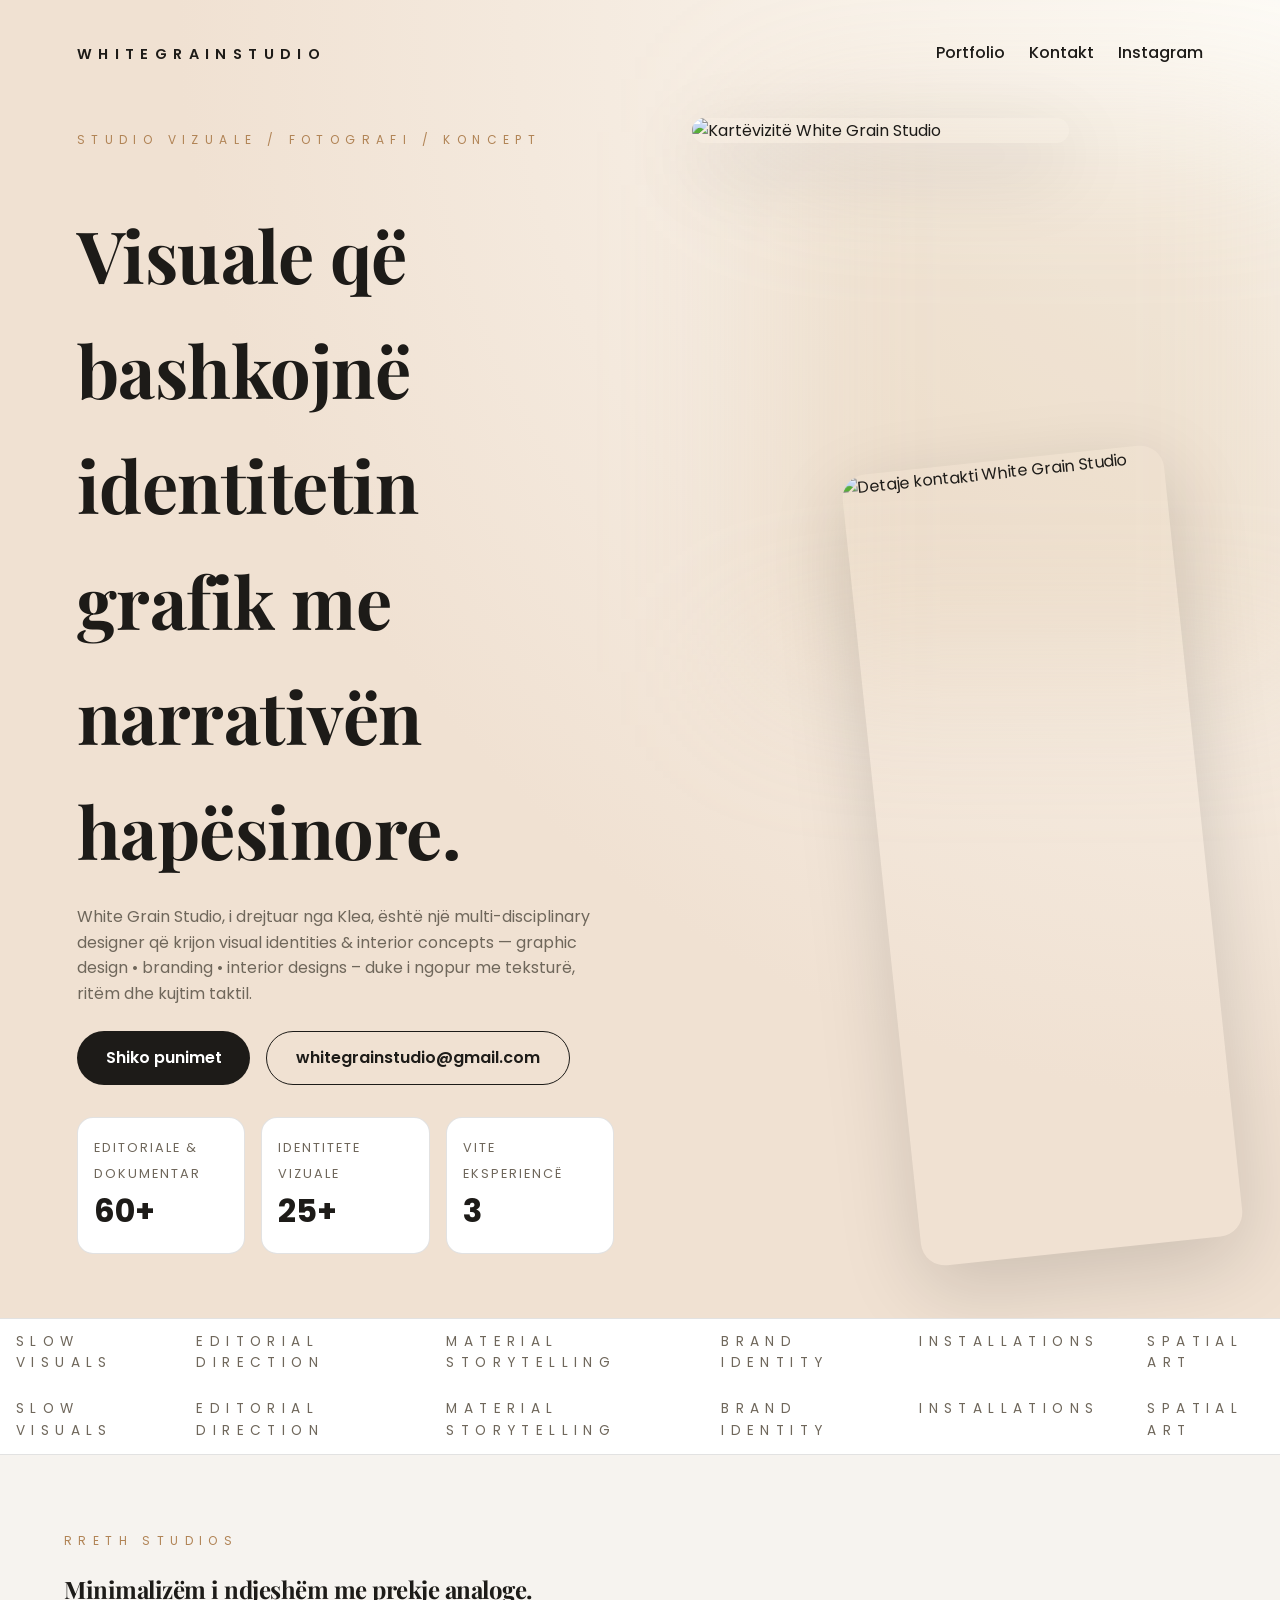
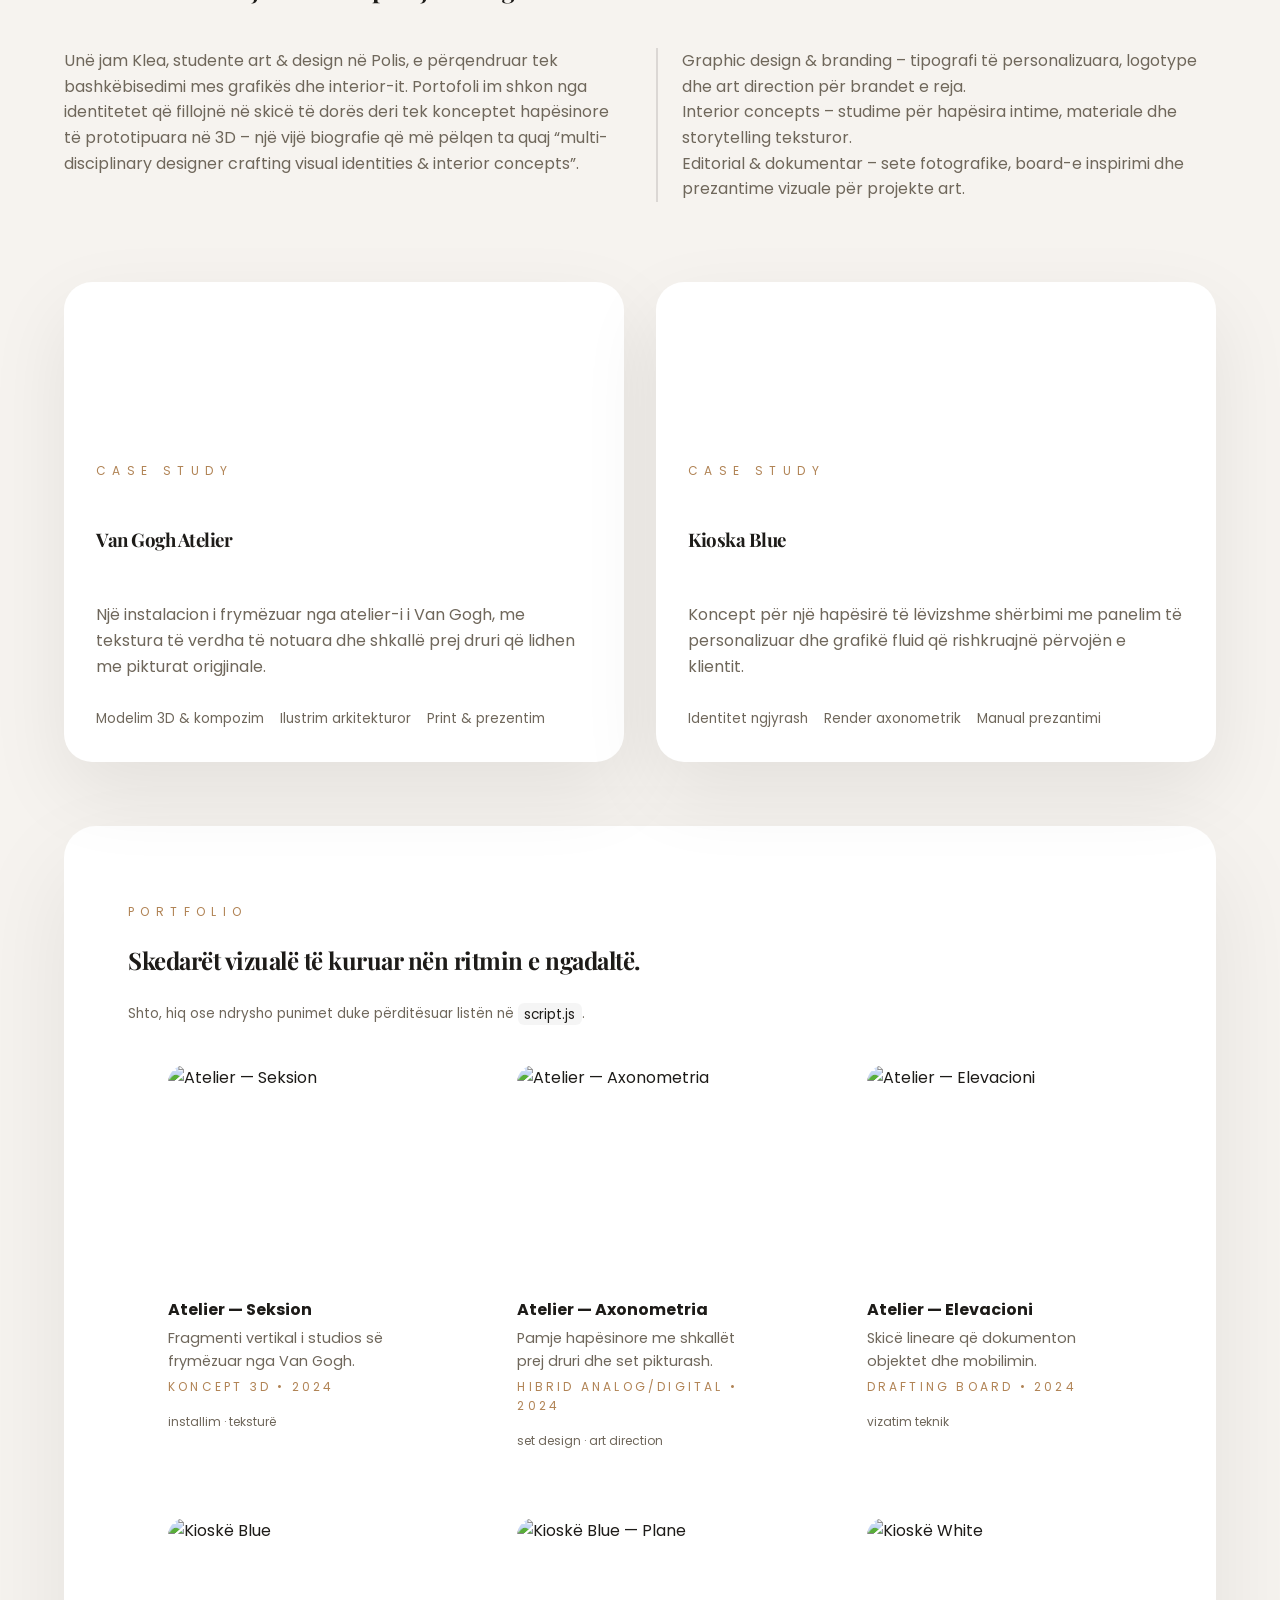
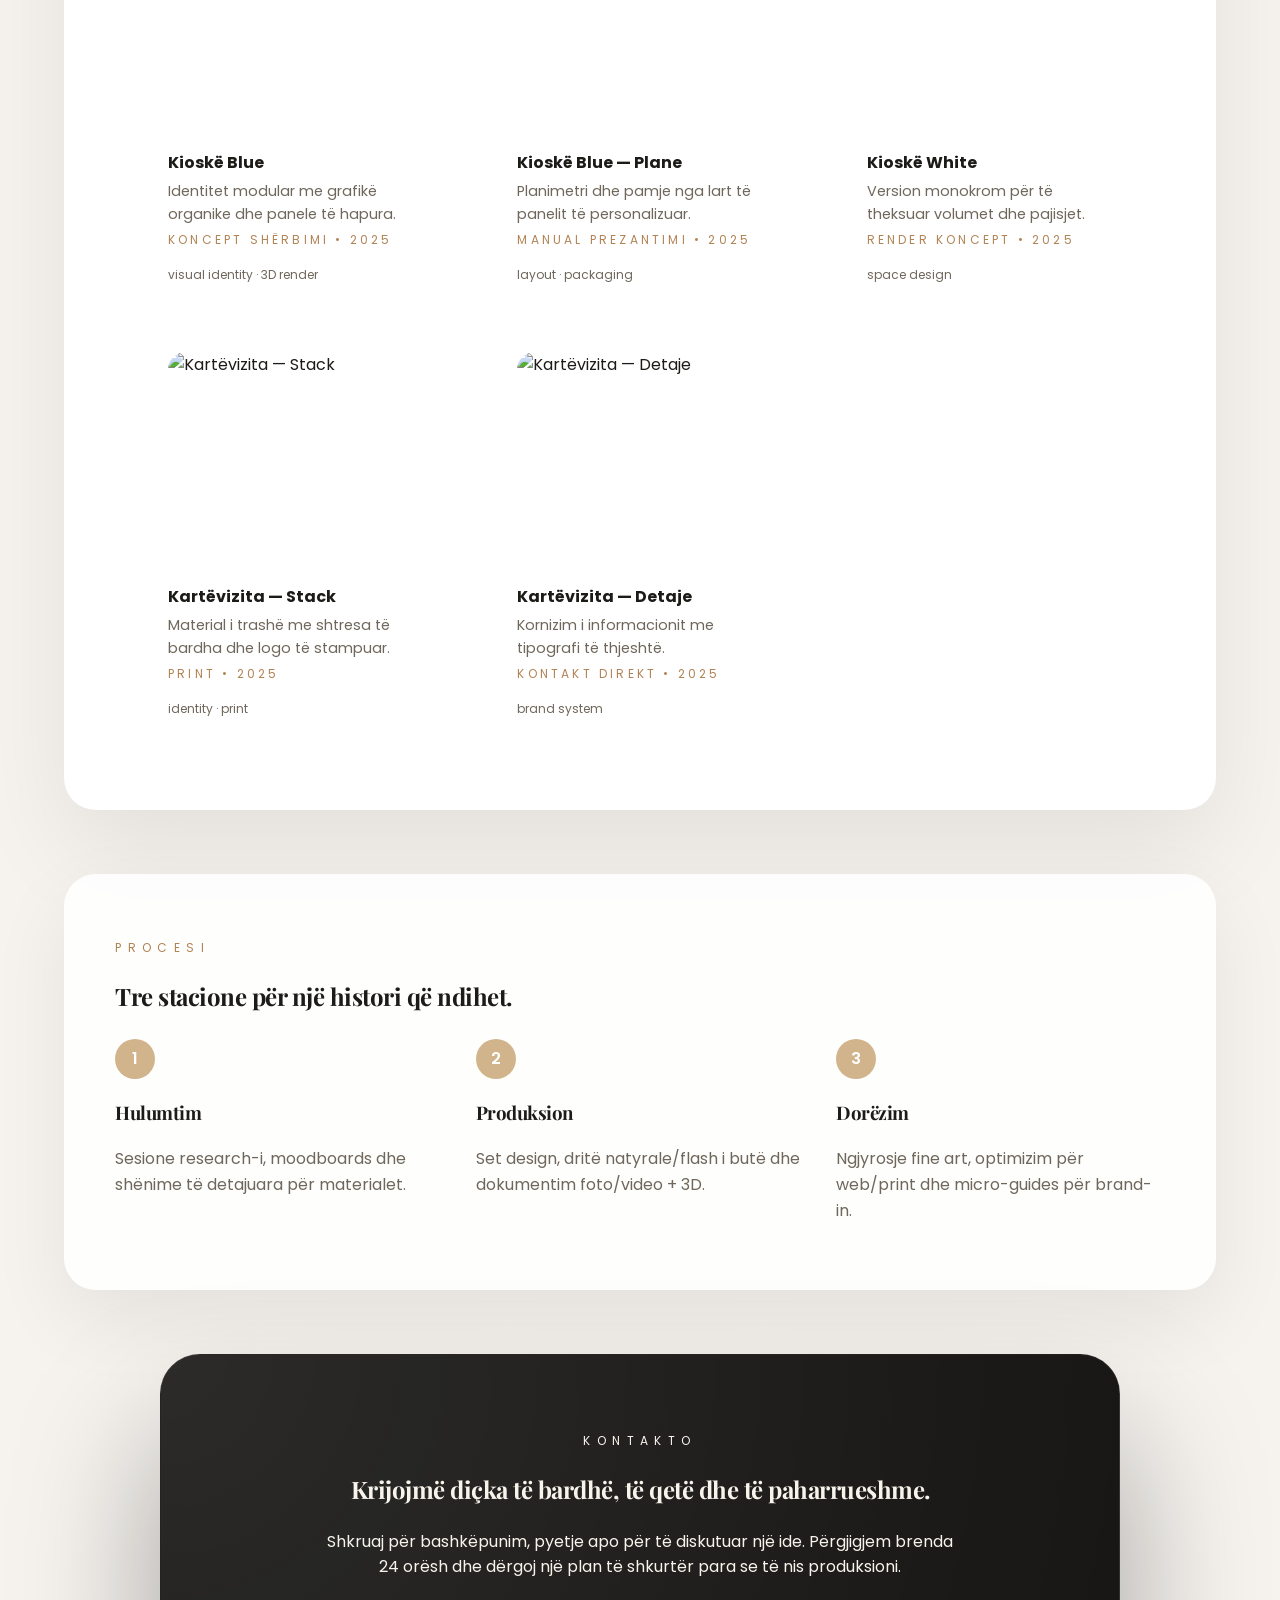
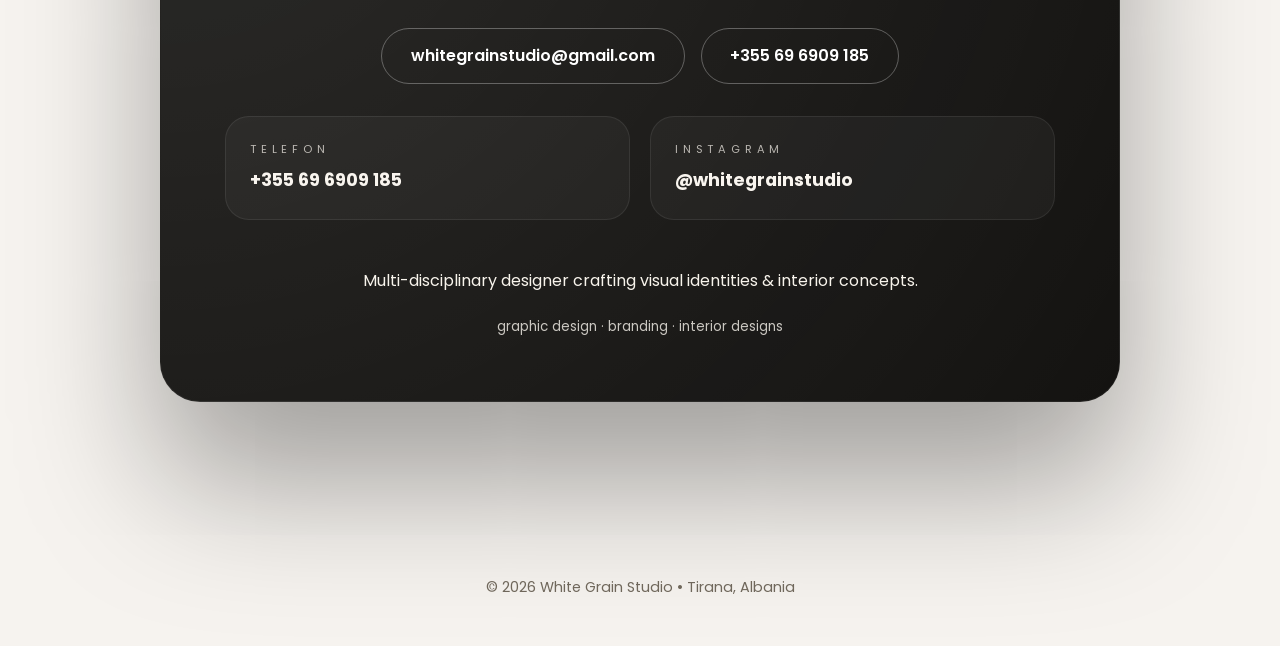
==== index.html @ 8a1a3aa3 "Add files via upload" ====
<!DOCTYPE html>
<html lang="sq">
  <head>
    <meta charset="UTF-8" />
    <meta name="viewport" content="width=device-width, initial-scale=1.0" />
    <title>White Grain Studio</title>
    <link rel="preconnect" href="https://fonts.googleapis.com" />
    <link rel="preconnect" href="https://fonts.gstatic.com" crossorigin />
    <link
      href="https://fonts.googleapis.com/css2?family=Playfair+Display:wght@400;600&family=Poppins:wght@300;400;500;600&display=swap"
      rel="stylesheet"
    />
    <link rel="stylesheet" href="styles.css" />
  </head>
  <body>
    <header class="hero" id="home">
      <nav class="nav">
        <div class="logo">whitegrainstudio</div>
        <div class="nav__links">
          <a href="#portfolio">Portfolio</a>
          <a href="#contact">Kontakt</a>
          <a class="ig-link" href="https://instagram.com/whitegrainstudio" target="_blank" rel="noreferrer">
            Instagram
          </a>
        </div>
      </nav>
      <div class="hero__content">
        <div class="hero__text">
          <p class="eyebrow">studio vizuale / fotografi / koncept</p>
          <h1>Visuale që bashkojnë identitetin grafik me narrativën hapësinore.</h1>
          <p>
            White Grain Studio, i drejtuar nga Klea, është një multi-disciplinary designer që krijon visual identities &
            interior concepts — graphic design • branding • interior designs – duke i ngopur me teksturë, ritëm dhe kujtim
            taktil.
          </p>
          <div class="hero__cta">
            <a class="btn primary" href="#portfolio">Shiko punimet</a>
            <a class="btn ghost" href="mailto:whitegrainstudio@gmail.com">whitegrainstudio@gmail.com</a>
          </div>
          <ul class="hero__stats">
            <li>
              <span>Editoriale & dokumentar</span>
              <strong>60+</strong>
            </li>
            <li>
              <span>Identitete vizuale</span>
              <strong>25+</strong>
            </li>
            <li>
              <span>Vite eksperiencë</span>
              <strong>3</strong>
            </li>
          </ul>
        </div>
        <div class="hero__media">
          <div class="hero__frame hero__frame--stack">
            <img src="assets/business-card-stack.jpg" alt="Kartëvizitë White Grain Studio" loading="lazy" />
          </div>
          <div class="hero__frame hero__frame--contact">
            <img src="assets/business-card-contact.jpg" alt="Detaje kontakti White Grain Studio" loading="lazy" />
          </div>
        </div>
      </div>
    </header>

    <div class="ticker" aria-hidden="true">
      <div class="ticker__track">
        <span>slow visuals</span>
        <span>editorial direction</span>
        <span>material storytelling</span>
        <span>brand identity</span>
        <span>installations</span>
        <span>spatial art</span>
      </div>
      <div class="ticker__track" aria-hidden="true">
        <span>slow visuals</span>
        <span>editorial direction</span>
        <span>material storytelling</span>
        <span>brand identity</span>
        <span>installations</span>
        <span>spatial art</span>
      </div>
    </div>

    <main>
      <section class="about" id="about">
        <div class="section-heading">
          <p class="eyebrow">rreth studios</p>
          <h2>Minimalizëm i ndjeshëm me prekje analoge.</h2>
        </div>
        <div class="about__content">
          <p>
            Unë jam Klea, studente art & design në Polis, e përqendruar tek bashkëbisedimi mes grafikës dhe interior-it.
            Portofoli im shkon nga identitetet që fillojnë në skicë të dorës deri tek konceptet hapësinore të
            prototipuara në 3D – një vijë biografie që më pëlqen ta quaj “multi-disciplinary designer crafting visual
            identities & interior concepts”.
          </p>
          <ul>
            <li>Graphic design & branding – tipografi të personalizuara, logotype dhe art direction për brandet e reja.</li>
            <li>Interior concepts – studime për hapësira intime, materiale dhe storytelling teksturor.</li>
            <li>Editorial & dokumentar – sete fotografike, board-e inspirimi dhe prezantime vizuale për projekte art.</li>
          </ul>
        </div>
      </section>

      <section class="case-grid" id="work">
        <article class="case-card">
          <div class="case-card__media" style="background-image: url('assets/atelier-section.jpg')"></div>
          <div class="case-card__body">
            <p class="eyebrow">case study</p>
            <h3>Van Gogh Atelier</h3>
            <p>
              Një instalacion i frymëzuar nga atelier-i i Van Gogh, me tekstura të verdha të notuara dhe shkallë prej
              druri që lidhen me pikturat origjinale.
            </p>
            <ul>
              <li>Modelim 3D & kompozim</li>
              <li>Ilustrim arkitekturor</li>
              <li>Print & prezentim</li>
            </ul>
          </div>
        </article>
        <article class="case-card">
          <div class="case-card__media" style="background-image: url('assets/kiosk-blue-render.jpg')"></div>
          <div class="case-card__body">
            <p class="eyebrow">case study</p>
            <h3>Kioska Blue</h3>
            <p>
              Koncept për një hapësirë të lëvizshme shërbimi me panelim të personalizuar dhe grafikë fluid që rishkruajnë
              përvojën e klientit.
            </p>
            <ul>
              <li>Identitet ngjyrash</li>
              <li>Render axonometrik</li>
              <li>Manual prezantimi</li>
            </ul>
          </div>
        </article>
      </section>

      <section class="portfolio" id="portfolio">
        <div class="section-heading">
          <p class="eyebrow">portfolio</p>
          <h2>Skedarët vizualë të kuruar nën ritmin e ngadaltë.</h2>
        </div>
        <p class="portfolio__hint">Shto, hiq ose ndrysho punimet duke përditësuar listën në <code>script.js</code>.</p>
        <div class="portfolio-grid" id="portfolio-grid" aria-live="polite"></div>
      </section>

      <section class="workflow" id="workflow">
        <div class="section-heading">
          <p class="eyebrow">procesi</p>
          <h2>Tre stacione për një histori që ndihet.</h2>
        </div>
        <ol class="steps">
          <li>
            <h3>Hulumtim</h3>
            <p>Sesione research-i, moodboards dhe shënime të detajuara për materialet.</p>
          </li>
          <li>
            <h3>Produksion</h3>
            <p>Set design, dritë natyrale/flash i butë dhe dokumentim foto/video + 3D.</p>
          </li>
          <li>
            <h3>Dorëzim</h3>
            <p>Ngjyrosje fine art, optimizim për web/print dhe micro-guides për brand-in.</p>
          </li>
        </ol>
      </section>

      <section class="contact" id="contact">
        <div class="contact__card">
          <div class="contact__header">
            <p class="eyebrow">kontakto</p>
            <h2>Krijojmë diçka të bardhë, të qetë dhe të paharrueshme.</h2>
            <p>
              Shkruaj për bashkëpunim, pyetje apo për të diskutuar një ide. Përgjigjem brenda 24 orësh dhe dërgoj një plan
              të shkurtër para se të nis produksioni.
            </p>
          </div>
          <div class="contact__primary">
            <a class="contact__pill" href="mailto:whitegrainstudio@gmail.com">whitegrainstudio@gmail.com</a>
            <a class="contact__pill" href="tel:+355696909185">+355 69 6909 185</a>
          </div>
          <div class="contact__grid" id="contact-details">
            <article>
              <span>Telefon</span>
              <strong>+355 69 6909 185</strong>
            </article>
            <article>
              <span>Instagram</span>
              <strong>@whitegrainstudio</strong>
            </article>
          </div>
          <div class="contact__footer">
            <p>Multi-disciplinary designer crafting visual identities & interior concepts.</p>
            <small>graphic design · branding · interior designs</small>
          </div>
        </div>
      </section>
    </main>

    <footer class="footer">
      <p>© <span id="year"></span> White Grain Studio • Tirana, Albania</p>
    </footer>

    <script src="script.js"></script>
  </body>
</html>
---- styles.css ----
:root {
  --bg: #f6f3ef;
  --bg-dark: #141311;
  --bg-card: rgba(255, 255, 255, 0.9);
  --text: #1d1b18;
  --muted: #6f675b;
  --accent: #d1b48c;
  --accent-dark: #b18456;
  --border: rgba(22, 20, 17, 0.12);
}

*,
*::before,
*::after {
  box-sizing: border-box;
}

body {
  margin: 0;
  font-family: 'Poppins', sans-serif;
  background: var(--bg);
  color: var(--text);
  line-height: 1.6;
  min-height: 100vh;
}

img {
  width: 100%;
  display: block;
  object-fit: cover;
}

h1,
h2,
h3 {
  font-family: 'Playfair Display', serif;
  letter-spacing: -0.5px;
  color: var(--text);
}

p {
  color: var(--muted);
}

.hero {
  position: relative;
  padding: 2.5rem clamp(1.5rem, 6vw, 6rem) 4rem;
  background: radial-gradient(circle at top right, #fdfbf6, #f0e1d2 60%);
  overflow: hidden;
}

.hero::after {
  content: '';
  position: absolute;
  inset: 10% auto auto 60%;
  width: 540px;
  height: 540px;
  background: rgba(209, 180, 140, 0.25);
  filter: blur(80px);
  z-index: 0;
}

.nav {
  display: flex;
  justify-content: space-between;
  align-items: center;
  margin-bottom: 3rem;
  position: relative;
  z-index: 2;
}

.logo {
  font-weight: 600;
  text-transform: uppercase;
  letter-spacing: 0.4rem;
  font-size: 0.9rem;
}

.nav__links {
  display: flex;
  gap: 1.5rem;
  align-items: center;
}

.nav__links a {
  text-decoration: none;
  color: var(--text);
  font-weight: 500;
  border-bottom: 1px solid transparent;
  padding-bottom: 3px;
  transition: border 0.2s ease;
}

.nav__links a:hover {
  border-color: var(--text);
}

.hero__content {
  display: grid;
  grid-template-columns: repeat(auto-fit, minmax(280px, 1fr));
  gap: clamp(2rem, 4vw, 4rem);
  position: relative;
  z-index: 2;
}

.hero__text h1 {
  font-size: clamp(2.8rem, 6vw, 4.5rem);
  margin-bottom: 1rem;
}

.hero__text p {
  margin-bottom: 1.5rem;
}

.hero__cta {
  display: flex;
  flex-wrap: wrap;
  gap: 1rem;
  margin-bottom: 1.5rem;
}

.hero__stats {
  list-style: none;
  display: grid;
  grid-template-columns: repeat(auto-fit, minmax(140px, 1fr));
  gap: 1rem;
  padding: 0;
  margin: 2rem 0 0;
}

.hero__stats li {
  border: 1px solid var(--border);
  border-radius: 16px;
  padding: 1rem;
  background: #fff;
}

.hero__stats span {
  font-size: 0.8rem;
  text-transform: uppercase;
  letter-spacing: 2px;
  color: var(--muted);
}

.hero__stats strong {
  font-size: 2rem;
  display: block;
}

.hero__media {
  position: relative;
  min-height: 360px;
}

.hero__frame {
  position: absolute;
  border-radius: 24px;
  overflow: hidden;
  box-shadow: 0 25px 80px rgba(0, 0, 0, 0.15);
}

.hero__frame--stack {
  inset: 0 auto auto 5%;
  width: 70%;
}

.hero__frame--contact {
  inset: 30% 0 0 auto;
  width: 60%;
  transform: rotate(-6deg);
}

.eyebrow {
  text-transform: uppercase;
  font-size: 0.75rem;
  letter-spacing: 0.4rem;
  color: var(--accent-dark);
  margin-bottom: 0.8rem;
}

.ticker {
  overflow: hidden;
  border-top: 1px solid var(--border);
  border-bottom: 1px solid var(--border);
  background: #fff;
}

.ticker__track {
  display: inline-flex;
  gap: 3rem;
  padding: 0.75rem 1rem;
  animation: ticker 28s linear infinite;
  text-transform: uppercase;
  font-size: 0.85rem;
  letter-spacing: 0.4rem;
}

.ticker__track span {
  color: var(--muted);
}

@keyframes ticker {
  from {
    transform: translateX(0);
  }
  to {
    transform: translateX(-100%);
  }
}

main {
  padding: 4rem clamp(1.5rem, 5vw, 5rem);
}

section {
  margin-bottom: 4rem;
}

.section-heading {
  margin-bottom: 1.5rem;
}

.about__content {
  display: grid;
  grid-template-columns: repeat(auto-fit, minmax(240px, 1fr));
  gap: 2rem;
}

.about__content ul {
  list-style: none;
  border-left: 2px solid var(--border);
  padding-left: 1.5rem;
  color: var(--muted);
}

.case-grid {
  display: grid;
  grid-template-columns: repeat(auto-fit, minmax(260px, 1fr));
  gap: 2rem;
}

.case-card {
  border-radius: 28px;
  overflow: hidden;
  background: #fff;
  display: flex;
  flex-direction: column;
  min-height: 480px;
  box-shadow: 0 30px 80px rgba(0, 0, 0, 0.08);
}

.case-card__media {
  flex: 1;
  background-size: cover;
  background-position: center;
}

.case-card__body {
  padding: 2rem;
  display: flex;
  flex-direction: column;
  gap: 0.8rem;
}

.case-card__body ul {
  list-style: none;
  padding: 0;
  margin: 0;
  display: flex;
  flex-wrap: wrap;
  gap: 0.5rem 1rem;
  font-size: 0.85rem;
  color: var(--muted);
}

.portfolio {
  background: #fff;
  border-radius: 32px;
  padding: clamp(2rem, 5vw, 4rem);
  box-shadow: 0 40px 100px rgba(0, 0, 0, 0.08);
}

.portfolio-grid {
  display: grid;
  grid-template-columns: repeat(auto-fit, minmax(240px, 1fr));
  gap: 1.5rem;
}

.portfolio__hint {
  font-size: 0.85rem;
  color: var(--muted);
  margin-bottom: 1.5rem;
}

.portfolio__hint code {
  font-family: 'Poppins', sans-serif;
  background: rgba(0, 0, 0, 0.04);
  padding: 0.1rem 0.4rem;
  border-radius: 6px;
  color: var(--text);
}

.portfolio__item {
  display: flex;
  flex-direction: column;
}

.portfolio__item img {
  border-radius: 18px;
  height: 220px;
}

.portfolio__item figcaption {
  margin-top: 0.75rem;
  display: flex;
  flex-direction: column;
  gap: 0.25rem;
}

.portfolio__item figcaption strong {
  font-size: 1rem;
}

.portfolio__item figcaption span {
  color: var(--muted);
  font-size: 0.9rem;
}

.portfolio__item figcaption small {
  font-size: 0.75rem;
  text-transform: uppercase;
  letter-spacing: 0.2rem;
  color: var(--accent-dark);
}

.portfolio__tags {
  font-size: 0.75rem;
  color: var(--muted);
}

.portfolio__tags em {
  font-style: normal;
}

.portfolio__link {
  margin-top: 0.25rem;
  font-size: 0.85rem;
  text-decoration: none;
  color: var(--text);
  font-weight: 600;
  border-bottom: 1px solid var(--text);
  width: fit-content;
}

.portfolio__empty {
  color: var(--muted);
  padding: 2rem;
  border: 1px dashed var(--border);
  border-radius: 16px;
}

.workflow {
  background: var(--bg-card);
  border-radius: 32px;
  padding: clamp(2rem, 4vw, 3.5rem);
  box-shadow: 0 30px 80px rgba(0, 0, 0, 0.07);
}

.steps {
  list-style: none;
  display: grid;
  grid-template-columns: repeat(auto-fit, minmax(220px, 1fr));
  gap: 2rem;
  counter-reset: step;
  margin: 0;
  padding: 0;
}

.steps li {
  padding-top: 2.5rem;
  position: relative;
}

.steps li::before {
  counter-increment: step;
  content: counter(step);
  position: absolute;
  left: 0;
  top: 0;
  width: 40px;
  height: 40px;
  border-radius: 50%;
  background: var(--accent);
  color: #fff;
  display: grid;
  place-items: center;
  font-weight: 600;
}

.contact {
  display: flex;
  justify-content: center;
}

.contact__card {
  max-width: 960px;
  width: 100%;
  background: radial-gradient(circle at top left, rgba(255, 255, 255, 0.1), transparent),
    var(--bg-dark);
  color: #f9f5ef;
  border-radius: 40px;
  padding: clamp(2.5rem, 5vw, 4.5rem);
  box-shadow: 0 80px 140px rgba(0, 0, 0, 0.35);
  border: 1px solid rgba(255, 255, 255, 0.05);
  display: flex;
  flex-direction: column;
  gap: 2rem;
}

.contact__card p,
.contact__card h2 {
  color: #f8f4ec;
}

.contact__header {
  text-align: center;
  max-width: 640px;
  margin: 0 auto;
}

.contact__primary {
  display: flex;
  flex-wrap: wrap;
  gap: 1rem;
  justify-content: center;
}

.contact__pill {
  display: inline-flex;
  align-items: center;
  justify-content: center;
  padding: 0.9rem 1.8rem;
  border-radius: 999px;
  border: 1px solid rgba(255, 255, 255, 0.3);
  color: #fff;
  text-decoration: none;
  font-weight: 600;
  transition: transform 0.2s ease, border 0.2s ease;
}

.contact__pill:hover {
  transform: translateY(-3px);
  border-color: #fff;
}

.contact__grid {
  display: grid;
  grid-template-columns: repeat(auto-fit, minmax(200px, 1fr));
  gap: 1.25rem;
}

.contact__grid article {
  background: rgba(255, 255, 255, 0.04);
  border: 1px solid rgba(255, 255, 255, 0.08);
  border-radius: 24px;
  padding: 1.5rem;
  display: flex;
  flex-direction: column;
  gap: 0.45rem;
}

.contact__grid span {
  font-size: 0.7rem;
  text-transform: uppercase;
  letter-spacing: 0.3rem;
  color: rgba(248, 244, 236, 0.7);
}

.contact__grid strong {
  font-size: 1.1rem;
}

.contact__footer {
  text-align: center;
  display: flex;
  flex-direction: column;
  gap: 0.4rem;
  color: rgba(248, 244, 236, 0.8);
}

.footer {
  text-align: center;
  padding: 2rem;
  font-size: 0.9rem;
  color: var(--muted);
}

.btn {
  display: inline-flex;
  justify-content: center;
  align-items: center;
  border-radius: 999px;
  padding: 0.85rem 1.8rem;
  text-decoration: none;
  font-weight: 600;
  transition: transform 0.2s ease, box-shadow 0.2s ease;
}

.btn.primary {
  background: var(--text);
  color: #fff;
}

.btn.ghost {
  border: 1px solid var(--text);
  color: var(--text);
  background: transparent;
}

.btn:hover {
  transform: translateY(-2px);
  box-shadow: 0 10px 30px rgba(0, 0, 0, 0.12);
}

@media (max-width: 768px) {
  .nav__links {
    flex-wrap: wrap;
    justify-content: flex-end;
  }

  .hero__media {
    min-height: 280px;
  }

  .hero__frame--stack,
  .hero__frame--contact {
    position: relative;
    inset: auto;
    width: 100%;
    transform: none;
    margin-bottom: 1rem;
  }

  .hero__media {
    display: flex;
    flex-direction: column;
    gap: 1rem;
  }
}
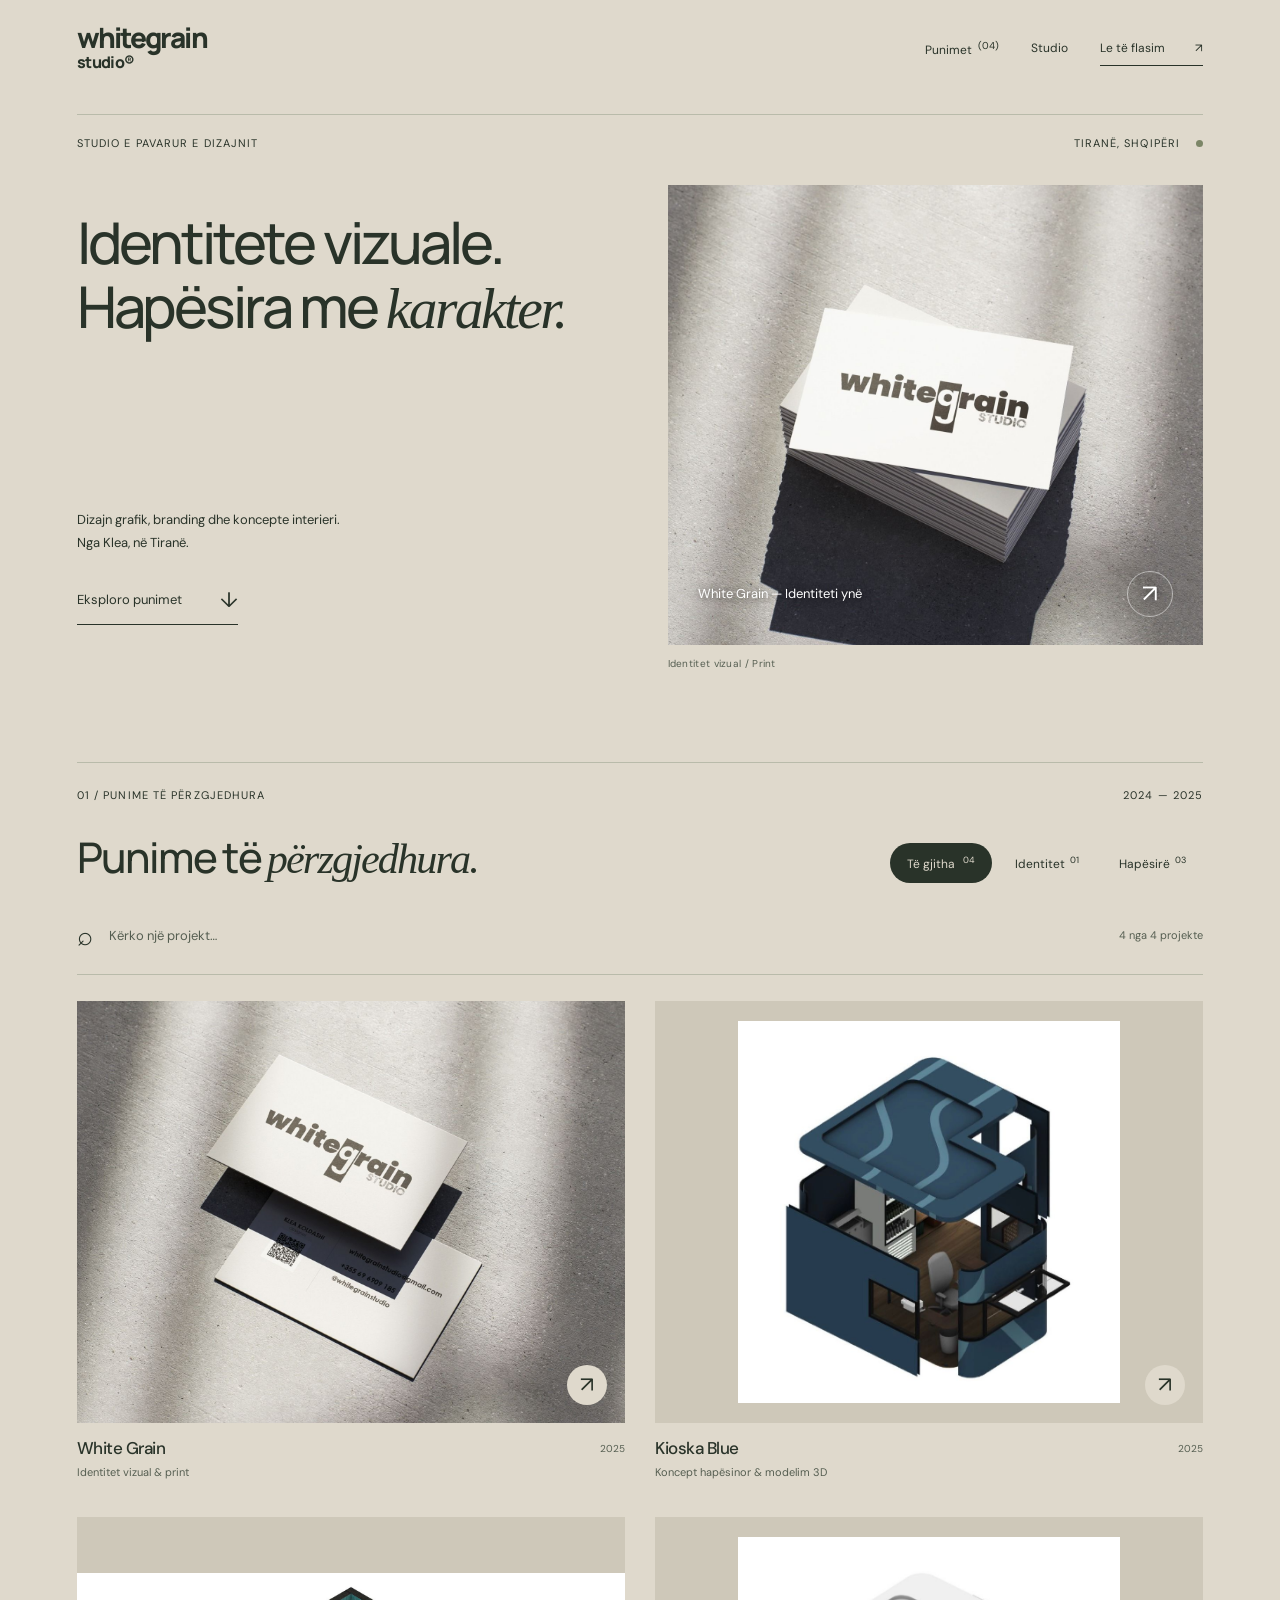
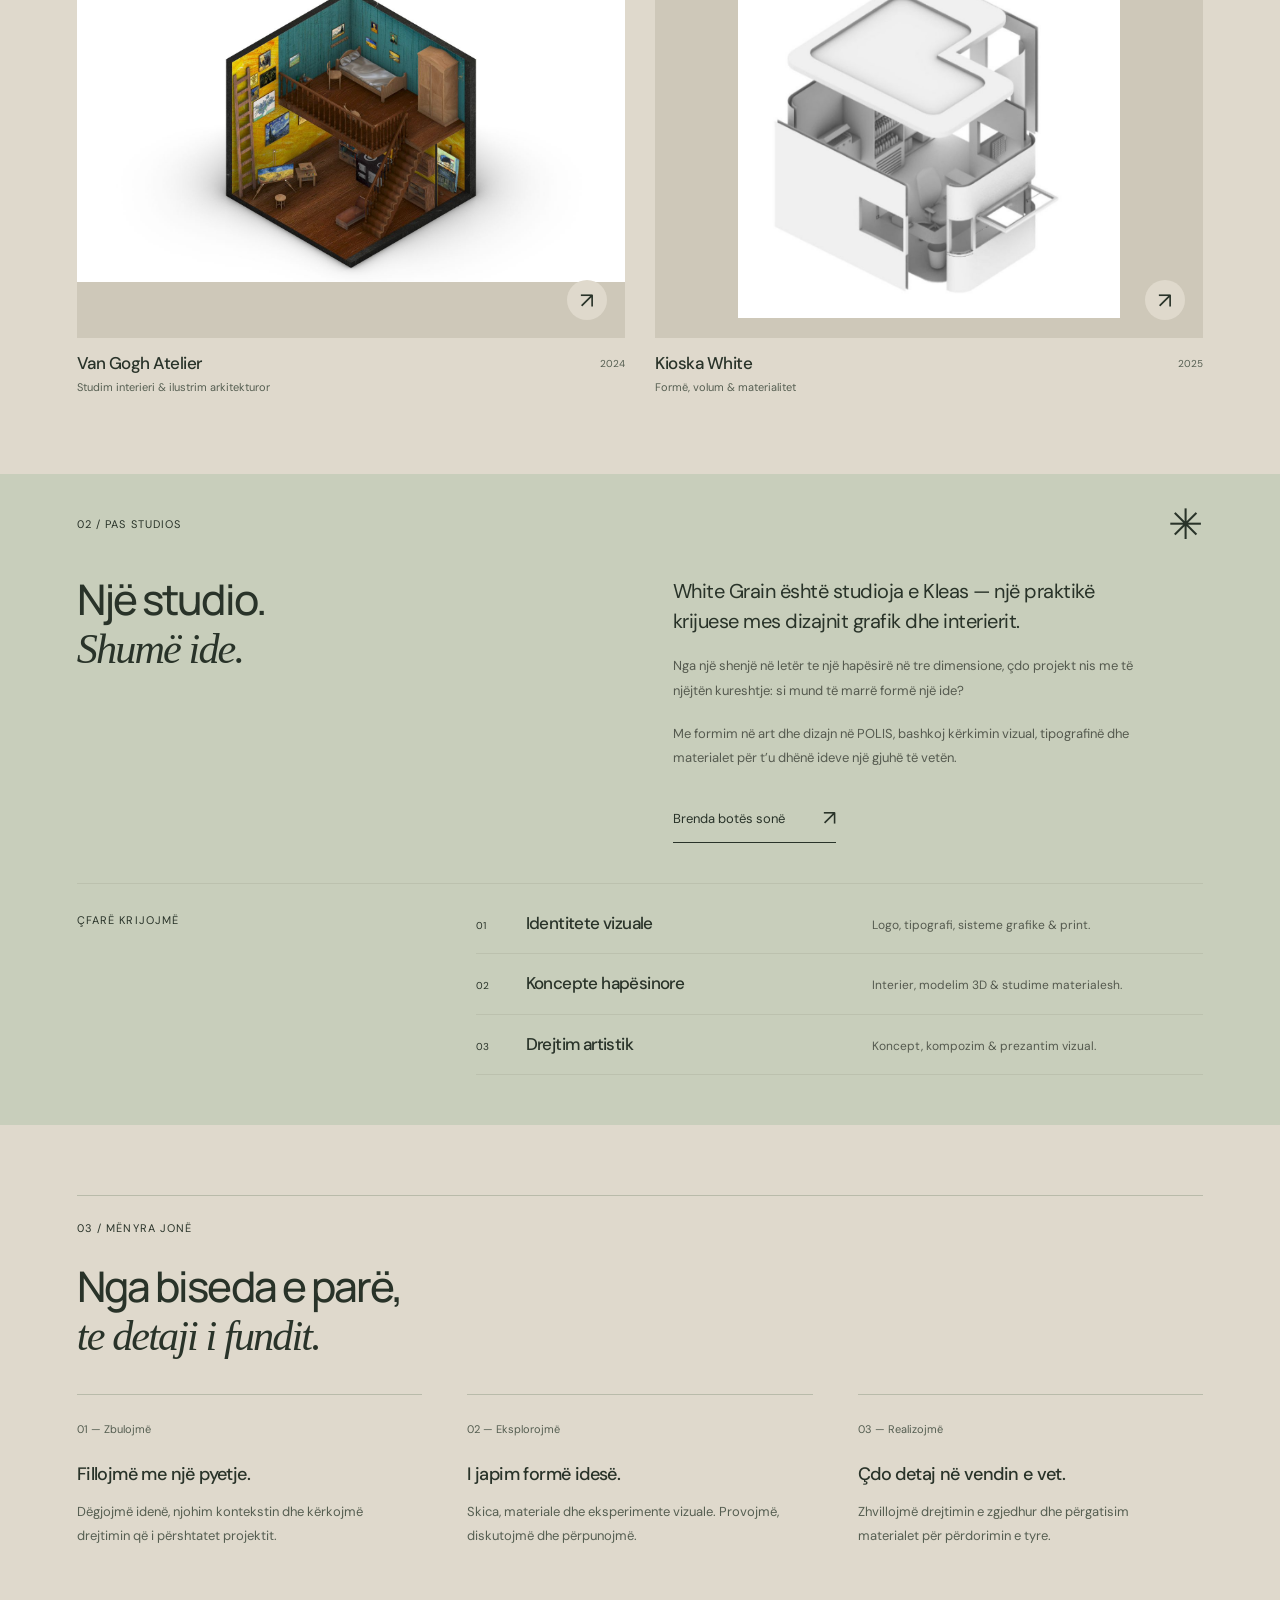
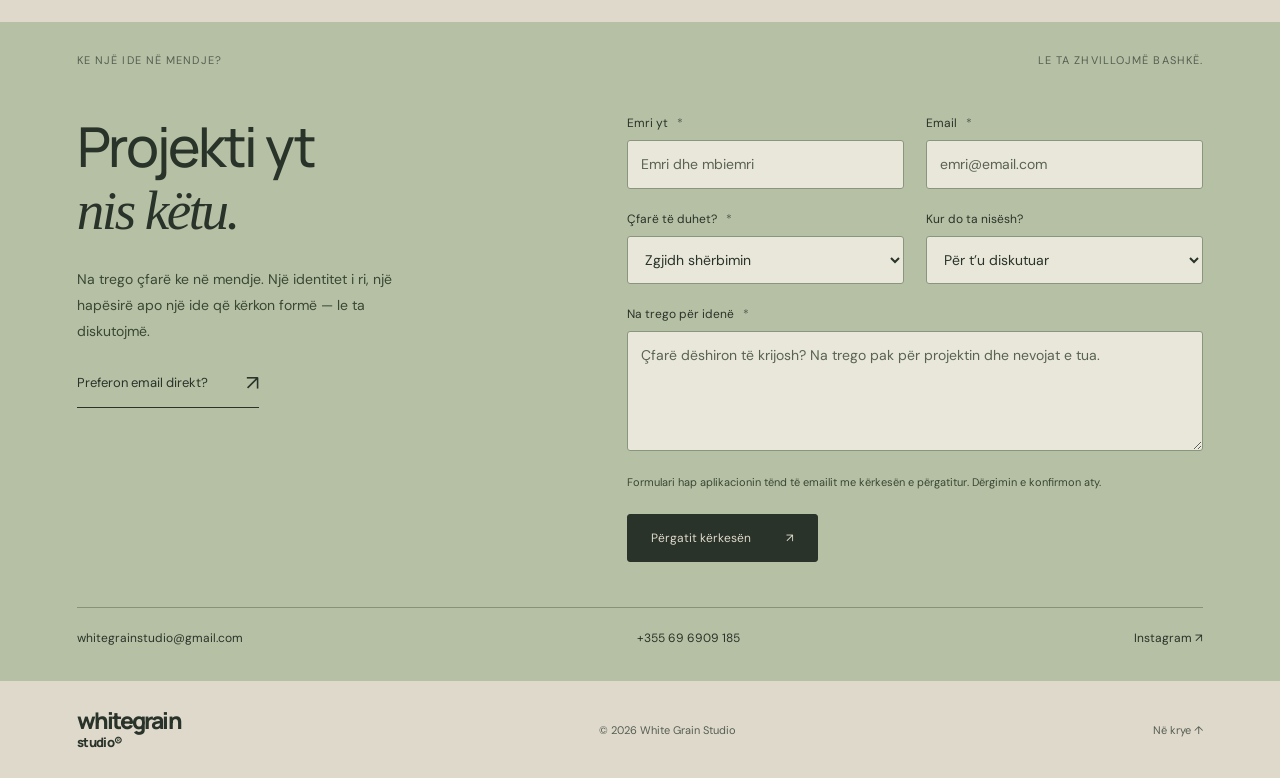
==== commit 526c40bd: "Redesign Whitegrain and add Supabase portfolio admin and inquiry form" ====
--- a/index.html
+++ b/index.html
@@ -1,209 +1,68 @@
 <!DOCTYPE html>
 <html lang="sq">
-  <head>
-    <meta charset="UTF-8" />
-    <meta name="viewport" content="width=device-width, initial-scale=1.0" />
-    <title>White Grain Studio</title>
-    <link rel="preconnect" href="https://fonts.googleapis.com" />
-    <link rel="preconnect" href="https://fonts.gstatic.com" crossorigin />
-    <link
-      href="https://fonts.googleapis.com/css2?family=Playfair+Display:wght@400;600&family=Poppins:wght@300;400;500;600&display=swap"
-      rel="stylesheet"
-    />
-    <link rel="stylesheet" href="styles.css" />
-  </head>
-  <body>
-    <header class="hero" id="home">
-      <nav class="nav">
-        <div class="logo">whitegrainstudio</div>
-        <div class="nav__links">
-          <a href="#portfolio">Portfolio</a>
-          <a href="#contact">Kontakt</a>
-          <a class="ig-link" href="https://instagram.com/whitegrainstudio" target="_blank" rel="noreferrer">
-            Instagram
-          </a>
-        </div>
-      </nav>
-      <div class="hero__content">
-        <div class="hero__text">
-          <p class="eyebrow">studio vizuale / fotografi / koncept</p>
-          <h1>Visuale që bashkojnë identitetin grafik me narrativën hapësinore.</h1>
-          <p>
-            White Grain Studio, i drejtuar nga Klea, është një multi-disciplinary designer që krijon visual identities &
-            interior concepts — graphic design • branding • interior designs – duke i ngopur me teksturë, ritëm dhe kujtim
-            taktil.
-          </p>
-          <div class="hero__cta">
-            <a class="btn primary" href="#portfolio">Shiko punimet</a>
-            <a class="btn ghost" href="mailto:whitegrainstudio@gmail.com">whitegrainstudio@gmail.com</a>
-          </div>
-          <ul class="hero__stats">
-            <li>
-              <span>Editoriale & dokumentar</span>
-              <strong>60+</strong>
-            </li>
-            <li>
-              <span>Identitete vizuale</span>
-              <strong>25+</strong>
-            </li>
-            <li>
-              <span>Vite eksperiencë</span>
-              <strong>3</strong>
-            </li>
-          </ul>
-        </div>
-        <div class="hero__media">
-          <div class="hero__frame hero__frame--stack">
-            <img src="assets/business-card-stack.jpg" alt="Kartëvizitë White Grain Studio" loading="lazy" />
-          </div>
-          <div class="hero__frame hero__frame--contact">
-            <img src="assets/business-card-contact.jpg" alt="Detaje kontakti White Grain Studio" loading="lazy" />
-          </div>
-        </div>
-      </div>
-    </header>
-
-    <div class="ticker" aria-hidden="true">
-      <div class="ticker__track">
-        <span>slow visuals</span>
-        <span>editorial direction</span>
-        <span>material storytelling</span>
-        <span>brand identity</span>
-        <span>installations</span>
-        <span>spatial art</span>
-      </div>
-      <div class="ticker__track" aria-hidden="true">
-        <span>slow visuals</span>
-        <span>editorial direction</span>
-        <span>material storytelling</span>
-        <span>brand identity</span>
-        <span>installations</span>
-        <span>spatial art</span>
-      </div>
-    </div>
-
-    <main>
-      <section class="about" id="about">
-        <div class="section-heading">
-          <p class="eyebrow">rreth studios</p>
-          <h2>Minimalizëm i ndjeshëm me prekje analoge.</h2>
-        </div>
-        <div class="about__content">
-          <p>
-            Unë jam Klea, studente art & design në Polis, e përqendruar tek bashkëbisedimi mes grafikës dhe interior-it.
-            Portofoli im shkon nga identitetet që fillojnë në skicë të dorës deri tek konceptet hapësinore të
-            prototipuara në 3D – një vijë biografie që më pëlqen ta quaj “multi-disciplinary designer crafting visual
-            identities & interior concepts”.
-          </p>
-          <ul>
-            <li>Graphic design & branding – tipografi të personalizuara, logotype dhe art direction për brandet e reja.</li>
-            <li>Interior concepts – studime për hapësira intime, materiale dhe storytelling teksturor.</li>
-            <li>Editorial & dokumentar – sete fotografike, board-e inspirimi dhe prezantime vizuale për projekte art.</li>
-          </ul>
-        </div>
-      </section>
-
-      <section class="case-grid" id="work">
-        <article class="case-card">
-          <div class="case-card__media" style="background-image: url('assets/atelier-section.jpg')"></div>
-          <div class="case-card__body">
-            <p class="eyebrow">case study</p>
-            <h3>Van Gogh Atelier</h3>
-            <p>
-              Një instalacion i frymëzuar nga atelier-i i Van Gogh, me tekstura të verdha të notuara dhe shkallë prej
-              druri që lidhen me pikturat origjinale.
-            </p>
-            <ul>
-              <li>Modelim 3D & kompozim</li>
-              <li>Ilustrim arkitekturor</li>
-              <li>Print & prezentim</li>
-            </ul>
-          </div>
-        </article>
-        <article class="case-card">
-          <div class="case-card__media" style="background-image: url('assets/kiosk-blue-render.jpg')"></div>
-          <div class="case-card__body">
-            <p class="eyebrow">case study</p>
-            <h3>Kioska Blue</h3>
-            <p>
-              Koncept për një hapësirë të lëvizshme shërbimi me panelim të personalizuar dhe grafikë fluid që rishkruajnë
-              përvojën e klientit.
-            </p>
-            <ul>
-              <li>Identitet ngjyrash</li>
-              <li>Render axonometrik</li>
-              <li>Manual prezantimi</li>
-            </ul>
-          </div>
-        </article>
-      </section>
-
-      <section class="portfolio" id="portfolio">
-        <div class="section-heading">
-          <p class="eyebrow">portfolio</p>
-          <h2>Skedarët vizualë të kuruar nën ritmin e ngadaltë.</h2>
-        </div>
-        <p class="portfolio__hint">Shto, hiq ose ndrysho punimet duke përditësuar listën në <code>script.js</code>.</p>
-        <div class="portfolio-grid" id="portfolio-grid" aria-live="polite"></div>
-      </section>
-
-      <section class="workflow" id="workflow">
-        <div class="section-heading">
-          <p class="eyebrow">procesi</p>
-          <h2>Tre stacione për një histori që ndihet.</h2>
-        </div>
-        <ol class="steps">
-          <li>
-            <h3>Hulumtim</h3>
-            <p>Sesione research-i, moodboards dhe shënime të detajuara për materialet.</p>
-          </li>
-          <li>
-            <h3>Produksion</h3>
-            <p>Set design, dritë natyrale/flash i butë dhe dokumentim foto/video + 3D.</p>
-          </li>
-          <li>
-            <h3>Dorëzim</h3>
-            <p>Ngjyrosje fine art, optimizim për web/print dhe micro-guides për brand-in.</p>
-          </li>
-        </ol>
-      </section>
-
-      <section class="contact" id="contact">
-        <div class="contact__card">
-          <div class="contact__header">
-            <p class="eyebrow">kontakto</p>
-            <h2>Krijojmë diçka të bardhë, të qetë dhe të paharrueshme.</h2>
-            <p>
-              Shkruaj për bashkëpunim, pyetje apo për të diskutuar një ide. Përgjigjem brenda 24 orësh dhe dërgoj një plan
-              të shkurtër para se të nis produksioni.
-            </p>
-          </div>
-          <div class="contact__primary">
-            <a class="contact__pill" href="mailto:whitegrainstudio@gmail.com">whitegrainstudio@gmail.com</a>
-            <a class="contact__pill" href="tel:+355696909185">+355 69 6909 185</a>
-          </div>
-          <div class="contact__grid" id="contact-details">
-            <article>
-              <span>Telefon</span>
-              <strong>+355 69 6909 185</strong>
-            </article>
-            <article>
-              <span>Instagram</span>
-              <strong>@whitegrainstudio</strong>
-            </article>
-          </div>
-          <div class="contact__footer">
-            <p>Multi-disciplinary designer crafting visual identities & interior concepts.</p>
-            <small>graphic design · branding · interior designs</small>
-          </div>
-        </div>
-      </section>
-    </main>
-
-    <footer class="footer">
-      <p>© <span id="year"></span> White Grain Studio • Tirana, Albania</p>
-    </footer>
-
-    <script src="script.js"></script>
-  </body>
+<head>
+  <meta charset="UTF-8" />
+  <meta name="viewport" content="width=device-width, initial-scale=1.0" />
+  <meta name="theme-color" content="#f2f0e9" />
+  <meta name="description" content="White Grain Studio — studio e pavarur nga Tirana. Identitete vizuale, dizajn grafik dhe koncepte interieri nga Klea." />
+  <title>White Grain Studio — Identitet & hapësirë</title>
+  <link rel="icon" href="data:image/svg+xml,%3Csvg xmlns='http://www.w3.org/2000/svg' viewBox='0 0 64 64'%3E%3Crect width='64' height='64' rx='32' fill='%232d3229'/%3E%3Ctext x='10' y='45' font-size='44' fill='%23f2f0e9' font-family='Georgia'%3Ew%3C/text%3E%3C/svg%3E" />
+  <link rel="preconnect" href="https://fonts.googleapis.com" />
+  <link rel="preconnect" href="https://fonts.gstatic.com" crossorigin />
+  <link href="https://fonts.googleapis.com/css2?family=DM+Sans:wght@400;500;600&family=Manrope:wght@400;500;600;700;800&display=swap" rel="stylesheet" />
+  <link rel="stylesheet" href="styles.css" />
+  <script src="config.js" defer></script>
+  <script src="script.js" defer></script>
+</head>
+<body>
+  <a class="skip-link" href="#main">Kalo te përmbajtja</a>
+  <header class="header" id="home">
+    <a href="#home" class="wordmark" aria-label="White Grain Studio — kreu">whitegrain<span>studio®</span></a>
+    <nav aria-label="Navigimi kryesor">
+      <a href="#portfolio">Punimet <span class="nav-count">(04)</span></a>
+      <a href="#studio">Studio</a>
+      <a href="#contact" class="nav-contact">Le të flasim <span aria-hidden="true">↗</span></a>
+    </nav>
+  </header>
+  <main id="main">
+    <section class="hero" aria-labelledby="hero-title">
+      <div class="hero-top"><p class="label">Studio e pavarur e dizajnit</p><p class="label">Tiranë, Shqipëri <span class="dot"></span></p></div>
+      <h1 id="hero-title">Identitete vizuale.<br>Hapësira me <em>karakter.</em></h1>
+      <div class="hero-bottom"><p>Dizajn grafik, branding dhe koncepte interieri.<br>Nga Klea, në Tiranë.</p><a href="#portfolio" class="text-link">Eksploro punimet <span aria-hidden="true">↓</span></a></div>
+      <a class="hero-image" href="#portfolio" aria-label="Eksploro identitetin e White Grain Studio">
+        <img src="assets/business-card-stack.jpg" alt="Kartëvizita White Grain në letër të bardhë, nën dritë natyrale" width="1600" height="1200" fetchpriority="high" />
+        <span class="image-label"><span>White Grain — Identiteti ynë</span><span class="round-arrow" aria-hidden="true">↗</span></span>
+      </a>
+      <div class="image-caption"><span>Identitet vizual / Print</span><span>Një ide. Shumë mënyra për ta ndier.</span></div>
+    </section>
+    <section class="portfolio section" id="portfolio" aria-labelledby="work-title">
+      <div class="section-top"><p class="label">01 / Punime të përzgjedhura</p><span class="label" id="portfolio-years">2024 — 2025</span></div>
+      <div class="work-heading"><h2 id="work-title">Punime të <em>përzgjedhura.</em></h2><div class="filters" role="group" aria-label="Filtro punimet"><button type="button" class="active" data-filter="all" aria-pressed="true">Të gjitha <sup>04</sup></button><button type="button" data-filter="identity" aria-pressed="false">Identitet</button><button type="button" data-filter="space" aria-pressed="false">Hapësirë</button></div></div>
+      <div class="portfolio-toolbar"><label class="search-field" for="project-search"><span aria-hidden="true">⌕</span><input id="project-search" type="search" placeholder="Kërko një projekt…" aria-label="Kërko sipas emrit, shërbimit ose vitit" /></label><span id="project-count"></span></div>
+      <p class="sr-only" id="filter-status" role="status"></p>
+      <div class="project-grid"></div>
+      <p id="no-projects" class="empty-projects" hidden>Nuk u gjet asnjë projekt. Provo një emër tjetër ose ndrysho kategorinë.</p>
+      <div class="portfolio-more"><button id="load-more" class="solid-button" type="button" hidden>Shfaq më shumë <span aria-hidden="true">↓</span></button></div>
+      <noscript><p>Aktivizo JavaScript për filtrat dhe galeritë e projekteve.</p></noscript>
+    </section>
+    <section class="studio section" id="studio" aria-labelledby="studio-title">
+      <div class="section-top"><p class="label">02 / Pas studios</p><span class="studio-symbol" aria-hidden="true">✳</span></div>
+      <div class="studio-layout"><h2 id="studio-title">Një studio.<br><em>Shumë ide.</em></h2><div class="studio-copy"><p class="intro">White Grain është studioja e Kleas — një praktikë krijuese mes dizajnit grafik dhe interierit.</p><p>Nga një shenjë në letër te një hapësirë në tre dimensione, çdo projekt nis me të njëjtën kureshtje: si mund të marrë formë një ide?</p><p>Me formim në art dhe dizajn në POLIS, bashkoj kërkimin vizual, tipografinë dhe materialet për t’u dhënë ideve një gjuhë të vetën.</p><a class="text-link" href="https://instagram.com/whitegrainstudio" target="_blank" rel="noopener noreferrer">Brenda botës sonë <span aria-hidden="true">↗</span></a></div></div>
+      <div class="services"><p class="label">Çfarë krijojmë</p><div><div class="service"><span>01</span><h3>Identitete vizuale</h3><p>Logo, tipografi, sisteme grafike & print.</p></div><div class="service"><span>02</span><h3>Koncepte hapësinore</h3><p>Interier, modelim 3D & studime materialesh.</p></div><div class="service"><span>03</span><h3>Drejtim artistik</h3><p>Koncept, kompozim & prezantim vizual.</p></div></div></div>
+    </section>
+    <section class="process section" aria-labelledby="process-title"><p class="label">03 / Mënyra jonë</p><h2 id="process-title">Nga biseda e parë,<br><em>te detaji i fundit.</em></h2><ol><li><span>01 — Zbulojmë</span><h3>Fillojmë me një pyetje.</h3><p>Dëgjojmë idenë, njohim kontekstin dhe kërkojmë drejtimin që i përshtatet projektit.</p></li><li><span>02 — Eksplorojmë</span><h3>I japim formë idesë.</h3><p>Skica, materiale dhe eksperimente vizuale. Provojmë, diskutojmë dhe përpunojmë.</p></li><li><span>03 — Realizojmë</span><h3>Çdo detaj në vendin e vet.</h3><p>Zhvillojmë drejtimin e zgjedhur dhe përgatisim materialet për përdorimin e tyre.</p></li></ol></section>
+    <section class="contact" id="contact" aria-labelledby="contact-title"><div class="section-top"><p class="label">Ke një ide në mendje?</p><span class="label">Le ta zhvillojmë bashkë.</span></div><div class="request-layout"><div class="request-intro"><h2 id="contact-title">Projekti yt<br><em>nis këtu.</em></h2><p>Na trego çfarë ke në mendje. Një identitet i ri, një hapësirë apo një ide që kërkon formë — le ta diskutojmë.</p><a class="text-link" href="mailto:whitegrainstudio@gmail.com">Preferon email direkt? <span aria-hidden="true">↗</span></a></div>
+      <form id="request-form" class="request-form">
+        <label class="honeypot" aria-hidden="true">Website<input name="website" tabindex="-1" autocomplete="off" /></label>
+        <div class="form-row"><label for="request-name">Emri yt <span aria-hidden="true">*</span><input id="request-name" name="name" autocomplete="name" required maxlength="100" placeholder="Emri dhe mbiemri" pattern=".*\S.*" /></label><label for="request-email">Email <span aria-hidden="true">*</span><input id="request-email" name="email" type="email" autocomplete="email" required maxlength="160" placeholder="emri@email.com" /></label></div>
+        <div class="form-row"><label for="request-service">Çfarë të duhet? <span aria-hidden="true">*</span><select id="request-service" name="service" required><option value="" disabled selected>Zgjidh shërbimin</option><option>Identitet vizual & branding</option><option>Dizajn grafik & print</option><option>Koncept interieri & modelim 3D</option><option>Drejtim artistik</option><option>Diçka tjetër</option></select></label><label for="request-timeline">Kur do ta nisësh?<select id="request-timeline" name="timeline"><option value="">Për t’u diskutuar</option>Sa më shpejt</option>Brenda 1–3 muajsh</option>Më vonë</option></select></label></div>
+        <label for="request-message">Na trego për idenë <span aria-hidden="true">*</span><textarea id="request-message" name="message" rows="4" required minlength="20" maxlength="1800" placeholder="Çfarë dëshiron të krijosh? Na trego pak për projektin dhe nevojat e tua."></textarea></label>
+        <p class="form-note" id="request-note">Formulari hap aplikacionin tënd të emailit me kërkesën e përgatitur. Dërgimin e konfirmon aty.</p>
+        <button class="solid-button" type="submit" aria-describedby="request-note">Përgatit kërkesën <span aria-hidden="true">↗</span></button>
+        <p id="request-status" role="status" class="form-note"></p><a id="email-fallback" class="text-link" hidden>Hap emailin e përgatitur ↗</a>
+      </form></div><div class="contact-links"><a href="mailto:whitegrainstudio@gmail.com">whitegrainstudio@gmail.com</a><a href="tel:+355696909185">+355 69 6909 185</a><a href="https://instagram.com/whitegrainstudio" target="_blank" rel="noopener noreferrer">Instagram ↗</a></div></section>
+  </main>
+  <footer><a class="footer-logo" href="#home">whitegrain<span>studio®</span></a><p>© <span id="year">2026</span> White Grain Studio</p><a href="#home">Në krye ↑</a></footer>
+  <dialog id="project-dialog" aria-labelledby="dialog-title"><div class="dialog-bar"><span class="label">Nga arkivi i studios</span><button id="dialog-close" type="button" aria-label="Mbyll projektin">Mbyll <span aria-hidden="true">×</span></button></div><div class="dialog-intro"><p class="label" id="dialog-meta"></p><h2 id="dialog-title"></h2><p id="dialog-description"></p></div><div id="dialog-gallery"></div></dialog>
+</body>
 </html>
--- a/styles.css
+++ b/styles.css
@@ -1,549 +1,31 @@
-:root {
-  --bg: #f6f3ef;
-  --bg-dark: #141311;
-  --bg-card: rgba(255, 255, 255, 0.9);
-  --text: #1d1b18;
-  --muted: #6f675b;
-  --accent: #d1b48c;
-  --accent-dark: #b18456;
-  --border: rgba(22, 20, 17, 0.12);
-}
+:root{--paper:#f2f0e9;--ink:#2d3229;--muted:#676b60;--line:#cdcec3;--olive:#e2e4d8;--serif:Georgia,'Times New Roman',serif;--sans:'DM Sans',Arial,sans-serif;--display:'Manrope',Arial,sans-serif;--gutter:clamp(22px,5vw,88px)}
+*{box-sizing:border-box}html{scroll-behavior:smooth;scroll-padding-top:30px}body{margin:0;background:var(--paper);color:var(--ink);font-family:var(--sans);-webkit-font-smoothing:antialiased}body.dialog-open{overflow:hidden}::selection{background:#c8ceaf}a{color:inherit;text-decoration:none}button{font:inherit;color:inherit;cursor:pointer}button,a{-webkit-tap-highlight-color:transparent}button:focus-visible,a:focus-visible{outline:2px solid var(--ink);outline-offset:6px}img{display:block;width:100%;height:auto}h1,h2,h3,p{margin:0}h1,h2,h3{font-weight:500}em{font-family:var(--serif);font-weight:400}h2{font-family:var(--display);font-size:clamp(34px,4.3vw,68px);line-height:1.13;letter-spacing:-.055em}.label{font-size:11px;letter-spacing:.1em;text-transform:uppercase;line-height:1.6}.header{margin:0 var(--gutter);height:112px;display:flex;justify-content:space-between;align-items:center;border-bottom:1px solid var(--line)}.wordmark,.footer-logo{font-family:var(--display);font-weight:800;font-size:29px;letter-spacing:-1.8px;line-height:.82}.wordmark span,.footer-logo span{display:block;font-size:16px;letter-spacing:-.6px;margin-top:7px}.header nav{display:flex;gap:38px;align-items:center;font-size:13px}.nav-count{font-size:10px;vertical-align:super;margin-left:3px}.nav-contact{border-bottom:1px solid var(--ink);padding:9px 0}.nav-contact span{margin-left:27px}.hero{padding:30px var(--gutter) 0}.hero-top,.hero-bottom,.section-top,.image-caption{display:flex;justify-content:space-between;align-items:center;gap:20px}.dot{display:inline-block;width:7px;height:7px;border-radius:50%;background:#7c8667;margin-left:12px}.hero h1{font-family:var(--display);font-size:clamp(50px,7.8vw,124px);letter-spacing:-.07em;line-height:1.04;margin:55px 0 36px}.hero h1 em{letter-spacing:-.06em}.hero-bottom{align-items:flex-end;margin-bottom:38px}.hero-bottom p{font-size:14px;line-height:1.7;max-width:360px}.text-link{font-size:13px;border-bottom:1px solid var(--ink);padding:10px 0;display:inline-flex;align-items:center;gap:38px}.text-link span{font-size:21px;transition:transform .2s}.text-link:hover span{transform:translate(3px,3px)}.hero-image{position:relative;display:block;overflow:hidden;background:#c8c6be;height:clamp(340px,43vw,700px)}.hero-image img{height:100%;object-fit:cover;object-position:50% 55%;transition:transform 1s}.hero-image:hover img{transform:scale(1.025)}.image-label{position:absolute;bottom:28px;left:30px;right:30px;display:flex;align-items:center;justify-content:space-between;color:white;font-size:13px;text-shadow:0 1px 8px #0009}.round-arrow{width:46px;height:46px;border:1px solid #ffffff80;border-radius:50%;display:grid;place-items:center;font-size:25px}.image-caption{font-size:10px;color:var(--muted);padding:14px 0;letter-spacing:.03em}.section{margin:110px var(--gutter) 0;padding-top:24px;border-top:1px solid var(--line)}.section-top{margin-bottom:44px}.work-heading{display:flex;justify-content:space-between;align-items:flex-end;gap:30px;margin-bottom:50px}.filters{display:flex;gap:6px;flex-wrap:wrap}.filters button{border:1px solid transparent;background:transparent;border-radius:30px;padding:10px 16px;font-size:12px}.filters button:hover{border-color:var(--line)}.filters button.active{background:var(--ink);color:var(--paper)}.filters sup{margin-left:5px;font-size:9px}.project-grid{display:grid;grid-template-columns:1.2fr 1fr;gap:65px 6vw;align-items:start}.project[hidden]{display:none}.project--offset{margin-top:125px}.project--last{margin-top:100px}.project-image{position:relative;width:100%;padding:0;border:0;overflow:hidden;display:block;background:#e4e3dc;aspect-ratio:1.1}.project-image img{height:100%;object-fit:cover;transition:transform .7s cubic-bezier(.2,.6,.3,1)}.project-image:hover img{transform:scale(1.04)}.project-image--kiosk,.project-image--white{aspect-ratio:1}.project-image--kiosk img,.project-image--white img{object-fit:contain}.project-image--atelier{aspect-ratio:1.24;background:white}.project-image--atelier img{object-fit:contain}.project-open{position:absolute;bottom:18px;right:18px;background:var(--paper);width:40px;height:40px;border-radius:50%;display:grid;place-items:center;font-size:22px;transition:transform .2s}.project-image:hover .project-open{transform:rotate(45deg)}.project-caption{display:flex;justify-content:space-between;gap:14px;margin-top:18px}.project-caption h3{font-size:19px;letter-spacing:-.5px}.project-caption p{font-size:12px;color:var(--muted);margin-top:6px}.project-caption>span{font-size:10px;color:var(--muted);padding-top:5px;white-space:nowrap}.project-grid.is-filtered .project{margin-top:0}.studio{background:var(--olive);margin:120px 0 0;padding:35px var(--gutter) 75px;border:0}.studio-symbol{font-size:65px;line-height:1}.studio-layout{display:grid;grid-template-columns:1.2fr 1fr;gap:6vw}.studio-copy{max-width:480px}.studio-copy p{font-size:14px;line-height:1.9;color:#555a4f;margin-bottom:22px}.studio-copy .intro{font-size:22px;line-height:1.5;letter-spacing:-.5px;color:var(--ink)}.studio-copy .text-link{margin-top:5px}.services{margin-top:75px;border-top:1px solid #bcc1ae;padding-top:28px;display:grid;grid-template-columns:1fr 2fr;gap:35px}.service{display:grid;grid-template-columns:35px 1fr 1fr;align-items:baseline;gap:15px;padding:22px 0;border-bottom:1px solid #bcc1ae}.service:first-child{padding-top:0}.service>span{font-size:10px}.service h3{font-size:19px;letter-spacing:-.6px}.service p{font-size:12px;line-height:1.7;color:#555a4f}.process{margin-top:90px}.process h2{margin:30px 0 55px}.process ol{list-style:none;padding:0;margin:0;display:grid;grid-template-columns:repeat(3,1fr);gap:45px}.process li{border-top:1px solid var(--line);padding-top:22px}.process li>span{font-size:11px;color:var(--muted)}.process h3{margin:32px 0 14px;font-size:20px;letter-spacing:-.6px}.process li p{font-size:14px;line-height:1.8;color:var(--muted);max-width:330px}.contact{background:var(--ink);color:var(--paper);margin-top:110px;padding:38px var(--gutter) 55px}.contact .section-top{color:#c4c8b9}.contact-title{display:flex;align-items:center;justify-content:space-between;gap:20px;padding:25px 0 65px}.contact h2{font-size:clamp(40px,6.4vw,100px)}.contact-title>span{font-size:clamp(60px,10vw,150px);font-weight:400;transition:transform .3s}.contact-title:hover>span{transform:translate(8px,-8px)}.contact-links{display:flex;justify-content:space-between;gap:24px;border-top:1px solid #ffffff35;padding-top:28px;font-size:13px;flex-wrap:wrap}.contact-links a:hover{text-decoration:underline;text-underline-offset:5px}footer{padding:40px var(--gutter);display:flex;align-items:center;justify-content:space-between;gap:20px}footer p,footer>a:last-child{font-size:11px;color:var(--muted)}.footer-logo{font-size:23px}.footer-logo span{font-size:13px}dialog{border:0;background:var(--paper);color:var(--ink);padding:32px;width:min(1100px,94vw);max-height:92dvh;overscroll-behavior:contain}dialog::backdrop{background:#181c16b8;backdrop-filter:blur(8px)}.dialog-bar{display:flex;align-items:center;justify-content:space-between;border-bottom:1px solid var(--line);padding-bottom:20px}.dialog-bar button{border:0;background:none;font-size:12px;padding:10px}.dialog-bar button span{font-size:25px;margin-left:12px;vertical-align:middle}.dialog-intro{padding:40px 0}.dialog-intro h2{margin:12px 0 20px}.dialog-intro>p:last-child{max-width:600px;line-height:1.8;color:var(--muted);font-size:14px}.gallery-image{margin:0 0 30px;background:white}.gallery-image img{max-height:75vh;object-fit:contain}.gallery-image figcaption{padding:14px 16px;font-size:12px;color:var(--muted)}.skip-link{position:fixed;top:10px;left:20px;transform:translateY(-200%);background:var(--ink);color:white;padding:12px;z-index:5}.skip-link:focus{transform:none}.sr-only{position:absolute;width:1px;height:1px;padding:0;margin:-1px;overflow:hidden;clip:rect(0,0,0,0);white-space:nowrap;border:0}
+@media(min-width:1700px){body{max-width:1920px;margin:auto}}
+@media(max-width:900px){.header nav{gap:22px}.hero h1{margin-top:45px}.work-heading{align-items:flex-start;flex-direction:column}.project-grid{gap:40px 28px}.project--offset{margin-top:80px}.project--last{margin-top:65px}.studio-layout{gap:35px}.services{grid-template-columns:1fr}.service{grid-template-columns:30px 1fr 1fr}.process ol{gap:25px}.contact h2{font-size:7vw}}
+@media(max-width:600px){.header{height:90px}.wordmark{font-size:24px}.wordmark span{font-size:13px}.header nav{gap:17px;font-size:11px}.header nav>a:nth-child(2){display:none}.nav-contact span{margin-left:8px}.nav-count{display:none}.hero{padding-top:24px}.hero-top .label{font-size:9px;letter-spacing:.04em}.dot{margin-left:4px;width:5px;height:5px}.hero h1{font-size:clamp(43px,10vw,60px);margin:42px 0 28px}.hero-bottom{align-items:flex-start;gap:25px;flex-direction:column;margin-bottom:25px}.hero-bottom p{font-size:13px}.hero-image{height:350px}.hero-image img{object-position:46% 50%}.image-label{left:18px;right:18px;bottom:18px;font-size:11px}.round-arrow{width:36px;height:36px}.image-caption{font-size:9px;align-items:flex-start}.image-caption span:last-child{max-width:135px;text-align:right}.section{margin-top:65px}.section-top{margin-bottom:30px}.label{font-size:10px}.work-heading{gap:25px;margin-bottom:30px}.filters button{padding:9px 13px}.project-grid{grid-template-columns:1fr;gap:35px}.project--offset,.project--last{margin-top:0}.project-image{aspect-ratio:1.12}.project-image--kiosk,.project-image--white{aspect-ratio:1.1}.project-caption h3{font-size:18px}.studio{margin-top:65px;padding-top:26px;padding-bottom:45px}.studio-symbol{font-size:45px}.studio-layout{grid-template-columns:1fr;gap:30px}.studio-copy .intro{font-size:21px}.services{margin-top:40px;gap:18px}.service{grid-template-columns:22px 1fr;gap:8px 14px}.service p{grid-column:2}.service h3{font-size:18px}.process ol{grid-template-columns:1fr;gap:30px}.process h2{margin-bottom:35px}.process h3{margin:18px 0 10px}.process li p{max-width:none}.contact{margin-top:65px;padding-top:28px;padding-bottom:35px}.contact .section-top{align-items:flex-start}.contact .section-top>.label:last-child{max-width:130px;text-align:right}.contact-title{padding:15px 0 40px;align-items:flex-start}.contact h2{font-size:clamp(31px,7.5vw,46px)}.contact-title>span{font-size:46px}.contact-links{flex-direction:column;gap:18px}footer{flex-wrap:wrap;padding-top:30px;padding-bottom:30px}footer p{order:3;width:100%;padding-top:10px}.dialog-intro h2{font-size:36px}dialog{padding:20px}.dialog-bar>.label{font-size:9px}}
+@media(prefers-reduced-motion:reduce){html{scroll-behavior:auto}*,*::before,*::after{transition:none!important;animation:none!important}}
 
-*,
-*::before,
-*::after {
-  box-sizing: border-box;
-}
+/* A more compact, gallery-led studio direction. */
+:root{--paper:#faf9f6;--ink:#242923;--muted:#656a63;--line:#dedfd7;--olive:#eeeee7;--gutter:clamp(22px,6vw,100px)}
+.header{height:96px;border-bottom:0}.wordmark{font-size:28px}.header nav{font-size:12px;gap:32px}.hero{padding-top:18px}.hero-top{padding-top:20px;border-top:1px solid var(--line)}.hero h1{font-size:clamp(42px,5.4vw,82px);line-height:1.12;letter-spacing:-.055em;max-width:1050px;margin:38px 0 24px}.hero h1 em{letter-spacing:-.045em}.hero-bottom{margin-bottom:30px}.hero-bottom p{font-size:13px}.hero-image{height:clamp(300px,33vw,520px);max-width:100%;background:#d0cec4}.hero-image img{object-position:50% 57%}.image-caption{padding-top:12px}.section{margin-top:78px}.section-top{margin-bottom:30px}h2{font-size:clamp(30px,3.3vw,50px);letter-spacing:-.045em}.work-heading{margin-bottom:32px}.project-grid{grid-template-columns:1fr 1fr;gap:38px 30px}.project--offset,.project--last{margin-top:0}.project-image{aspect-ratio:1.3}.project-image--kiosk,.project-image--white{aspect-ratio:1.3;background:#fff}.project-image--kiosk img,.project-image--white img{padding:20px}.project-image--atelier{aspect-ratio:1.3}.project-caption{margin-top:14px}.project-caption h3{font-size:17px}.project-caption p{font-size:11px}.studio{margin-top:80px;padding-top:30px;padding-bottom:50px}.studio-symbol{font-size:42px}.studio-layout{grid-template-columns:1fr 1fr;gap:65px}.studio-copy .intro{font-size:20px}.studio-copy p{font-size:13px;margin-bottom:18px}.services{margin-top:40px}.service{padding:18px 0}.service h3{font-size:17px}.process{margin-top:70px}.process h2{margin:25px 0 35px}.process h3{font-size:18px;margin-top:24px}.process li p{font-size:13px}.contact{margin-top:75px;background:#e7e9df;color:var(--ink);padding-top:30px;padding-bottom:35px}.contact .section-top{color:var(--muted)}.contact-title{padding:10px 0 35px}.contact h2{font-size:clamp(34px,4.5vw,68px)}.contact-title>span{font-size:85px}.contact-links{border-top-color:#bfc5b5;font-size:12px;padding-top:22px}footer{padding-top:30px;padding-bottom:30px}
+@media(min-width:1000px){.hero{position:relative;display:grid;grid-template-columns:1fr 1fr;column-gap:55px;align-items:start}.hero-top{grid-column:1/-1;margin-bottom:32px}.hero h1{grid-column:1;grid-row:2;font-size:clamp(44px,4.5vw,74px);margin:25px 0 160px}.hero-bottom{grid-column:1;grid-row:2;align-self:end;flex-direction:column;align-items:flex-start;gap:22px;margin:0 0 20px}.hero-image{grid-column:2;grid-row:2;height:460px}.hero-image img{object-position:50% 50%}.image-caption{grid-column:2}.image-caption span:last-child{display:none}}
+@media(max-width:900px){.studio-layout{gap:30px}.hero h1{margin-top:30px}.hero-image{height:350px}}
+@media(max-width:600px){.header{height:84px}.header nav{gap:16px}.wordmark{font-size:24px}.hero-top{padding-top:16px}.hero h1{font-size:clamp(36px,9vw,52px);margin:30px 0 22px}.hero-bottom{gap:15px;margin-bottom:24px}.hero-image{height:300px}.section{margin-top:50px}.project-grid{grid-template-columns:1fr;gap:30px}.project-image,.project-image--kiosk,.project-image--white,.project-image--atelier{aspect-ratio:1.2}.studio{margin-top:55px}.studio-layout{grid-template-columns:1fr;gap:25px}.services{margin-top:30px}.service h3{font-size:17px}.contact{margin-top:55px}.contact h2{font-size:clamp(31px,7.8vw,43px)}.contact-title>span{font-size:45px}.contact-title{padding-bottom:30px}.process h3{margin-top:18px}}
 
-body {
-  margin: 0;
-  font-family: 'Poppins', sans-serif;
-  background: var(--bg);
-  color: var(--text);
-  line-height: 1.6;
-  min-height: 100vh;
-}
+.portfolio-toolbar{display:flex;justify-content:space-between;align-items:center;gap:20px;margin-bottom:26px;padding-bottom:18px;border-bottom:1px solid var(--line)}.search-field{display:flex;gap:12px;align-items:center;max-width:360px;width:100%}.search-field>span{font-size:27px}.search-field input{font:inherit;font-size:13px;border:0;background:transparent;color:var(--ink);width:100%;padding:12px 4px;min-width:0}.search-field input:focus-visible{outline:1px solid var(--ink);outline-offset:3px}#project-count{font-size:11px;color:var(--muted);white-space:nowrap}.portfolio-more{text-align:center;margin-top:32px}.portfolio-more:has(button[hidden]){display:none}.solid-button{display:inline-flex;gap:35px;align-items:center;justify-content:center;padding:15px 23px;border:1px solid var(--ink);background:var(--ink);color:var(--paper);font-size:12px;border-radius:3px;transition:background .2s}.solid-button:hover{background:#454c3d}.solid-button[hidden],#email-fallback[hidden]{display:none}.empty-projects{padding:45px 0;font-size:14px;color:var(--muted)}.request-layout{display:grid;grid-template-columns:1fr 1.2fr;gap:70px;padding:15px 0 45px}.request-intro>p{max-width:320px;font-size:14px;line-height:1.85;margin:25px 0 14px;color:#555e50}.request-intro h2{font-size:clamp(36px,4.3vw,64px)}.request-form{min-width:0;display:flex;flex-direction:column;gap:22px}.form-row{display:grid;grid-template-columns:1fr 1fr;gap:22px}.request-form label{display:flex;flex-wrap:wrap;gap:9px;font-size:12px;min-width:0}.request-form label>span{color:var(--muted)}.request-form input,.request-form select,.request-form textarea{width:100%;min-width:0;border:1px solid #bdc3b5;background:#ffffff65;color:var(--ink);border-radius:3px;font:inherit;font-size:14px;padding:13px;line-height:1.5}.request-form textarea{resize:vertical;min-height:120px}.request-form :is(input,select,textarea):focus{outline:2px solid #69745e;outline-offset:2px}.request-form .solid-button{align-self:flex-start}.form-note{font-size:11px;line-height:1.8;color:#555e50;max-width:500px}.form-note:empty{display:none}.request-form input::placeholder,.request-form textarea::placeholder{color:#70776a}
+@media(max-width:900px){.request-layout{gap:35px;grid-template-columns:1fr 1.3fr}.form-row{grid-template-columns:1fr;gap:20px}}
+@media(max-width:600px){.portfolio-toolbar{gap:12px}.search-field{max-width:240px}.request-layout{grid-template-columns:1fr;gap:35px;padding-bottom:35px}.request-intro>p{max-width:none}.form-row{grid-template-columns:1fr}.request-form .solid-button{width:100%}.request-intro h2{font-size:40px}}
 
-img {
-  width: 100%;
-  display: block;
-  object-fit: cover;
-}
-
-h1,
-h2,
-h3 {
-  font-family: 'Playfair Display', serif;
-  letter-spacing: -0.5px;
-  color: var(--text);
-}
-
-p {
-  color: var(--muted);
-}
-
-.hero {
-  position: relative;
-  padding: 2.5rem clamp(1.5rem, 6vw, 6rem) 4rem;
-  background: radial-gradient(circle at top right, #fdfbf6, #f0e1d2 60%);
-  overflow: hidden;
-}
-
-.hero::after {
-  content: '';
-  position: absolute;
-  inset: 10% auto auto 60%;
-  width: 540px;
-  height: 540px;
-  background: rgba(209, 180, 140, 0.25);
-  filter: blur(80px);
-  z-index: 0;
-}
-
-.nav {
-  display: flex;
-  justify-content: space-between;
-  align-items: center;
-  margin-bottom: 3rem;
-  position: relative;
-  z-index: 2;
-}
-
-.logo {
-  font-weight: 600;
-  text-transform: uppercase;
-  letter-spacing: 0.4rem;
-  font-size: 0.9rem;
-}
-
-.nav__links {
-  display: flex;
-  gap: 1.5rem;
-  align-items: center;
-}
-
-.nav__links a {
-  text-decoration: none;
-  color: var(--text);
-  font-weight: 500;
-  border-bottom: 1px solid transparent;
-  padding-bottom: 3px;
-  transition: border 0.2s ease;
-}
-
-.nav__links a:hover {
-  border-color: var(--text);
-}
-
-.hero__content {
-  display: grid;
-  grid-template-columns: repeat(auto-fit, minmax(280px, 1fr));
-  gap: clamp(2rem, 4vw, 4rem);
-  position: relative;
-  z-index: 2;
-}
-
-.hero__text h1 {
-  font-size: clamp(2.8rem, 6vw, 4.5rem);
-  margin-bottom: 1rem;
-}
-
-.hero__text p {
-  margin-bottom: 1.5rem;
-}
-
-.hero__cta {
-  display: flex;
-  flex-wrap: wrap;
-  gap: 1rem;
-  margin-bottom: 1.5rem;
-}
-
-.hero__stats {
-  list-style: none;
-  display: grid;
-  grid-template-columns: repeat(auto-fit, minmax(140px, 1fr));
-  gap: 1rem;
-  padding: 0;
-  margin: 2rem 0 0;
-}
-
-.hero__stats li {
-  border: 1px solid var(--border);
-  border-radius: 16px;
-  padding: 1rem;
-  background: #fff;
-}
-
-.hero__stats span {
-  font-size: 0.8rem;
-  text-transform: uppercase;
-  letter-spacing: 2px;
-  color: var(--muted);
-}
-
-.hero__stats strong {
-  font-size: 2rem;
-  display: block;
-}
-
-.hero__media {
-  position: relative;
-  min-height: 360px;
-}
-
-.hero__frame {
-  position: absolute;
-  border-radius: 24px;
-  overflow: hidden;
-  box-shadow: 0 25px 80px rgba(0, 0, 0, 0.15);
-}
-
-.hero__frame--stack {
-  inset: 0 auto auto 5%;
-  width: 70%;
-}
-
-.hero__frame--contact {
-  inset: 30% 0 0 auto;
-  width: 60%;
-  transform: rotate(-6deg);
-}
-
-.eyebrow {
-  text-transform: uppercase;
-  font-size: 0.75rem;
-  letter-spacing: 0.4rem;
-  color: var(--accent-dark);
-  margin-bottom: 0.8rem;
-}
-
-.ticker {
-  overflow: hidden;
-  border-top: 1px solid var(--border);
-  border-bottom: 1px solid var(--border);
-  background: #fff;
-}
-
-.ticker__track {
-  display: inline-flex;
-  gap: 3rem;
-  padding: 0.75rem 1rem;
-  animation: ticker 28s linear infinite;
-  text-transform: uppercase;
-  font-size: 0.85rem;
-  letter-spacing: 0.4rem;
-}
-
-.ticker__track span {
-  color: var(--muted);
-}
-
-@keyframes ticker {
-  from {
-    transform: translateX(0);
-  }
-  to {
-    transform: translateX(-100%);
-  }
-}
-
-main {
-  padding: 4rem clamp(1.5rem, 5vw, 5rem);
-}
-
-section {
-  margin-bottom: 4rem;
-}
-
-.section-heading {
-  margin-bottom: 1.5rem;
-}
-
-.about__content {
-  display: grid;
-  grid-template-columns: repeat(auto-fit, minmax(240px, 1fr));
-  gap: 2rem;
-}
-
-.about__content ul {
-  list-style: none;
-  border-left: 2px solid var(--border);
-  padding-left: 1.5rem;
-  color: var(--muted);
-}
-
-.case-grid {
-  display: grid;
-  grid-template-columns: repeat(auto-fit, minmax(260px, 1fr));
-  gap: 2rem;
-}
-
-.case-card {
-  border-radius: 28px;
-  overflow: hidden;
-  background: #fff;
-  display: flex;
-  flex-direction: column;
-  min-height: 480px;
-  box-shadow: 0 30px 80px rgba(0, 0, 0, 0.08);
-}
-
-.case-card__media {
-  flex: 1;
-  background-size: cover;
-  background-position: center;
-}
-
-.case-card__body {
-  padding: 2rem;
-  display: flex;
-  flex-direction: column;
-  gap: 0.8rem;
-}
-
-.case-card__body ul {
-  list-style: none;
-  padding: 0;
-  margin: 0;
-  display: flex;
-  flex-wrap: wrap;
-  gap: 0.5rem 1rem;
-  font-size: 0.85rem;
-  color: var(--muted);
-}
-
-.portfolio {
-  background: #fff;
-  border-radius: 32px;
-  padding: clamp(2rem, 5vw, 4rem);
-  box-shadow: 0 40px 100px rgba(0, 0, 0, 0.08);
-}
-
-.portfolio-grid {
-  display: grid;
-  grid-template-columns: repeat(auto-fit, minmax(240px, 1fr));
-  gap: 1.5rem;
-}
-
-.portfolio__hint {
-  font-size: 0.85rem;
-  color: var(--muted);
-  margin-bottom: 1.5rem;
-}
-
-.portfolio__hint code {
-  font-family: 'Poppins', sans-serif;
-  background: rgba(0, 0, 0, 0.04);
-  padding: 0.1rem 0.4rem;
-  border-radius: 6px;
-  color: var(--text);
-}
-
-.portfolio__item {
-  display: flex;
-  flex-direction: column;
-}
-
-.portfolio__item img {
-  border-radius: 18px;
-  height: 220px;
-}
-
-.portfolio__item figcaption {
-  margin-top: 0.75rem;
-  display: flex;
-  flex-direction: column;
-  gap: 0.25rem;
-}
-
-.portfolio__item figcaption strong {
-  font-size: 1rem;
-}
-
-.portfolio__item figcaption span {
-  color: var(--muted);
-  font-size: 0.9rem;
-}
-
-.portfolio__item figcaption small {
-  font-size: 0.75rem;
-  text-transform: uppercase;
-  letter-spacing: 0.2rem;
-  color: var(--accent-dark);
-}
-
-.portfolio__tags {
-  font-size: 0.75rem;
-  color: var(--muted);
-}
-
-.portfolio__tags em {
-  font-style: normal;
-}
-
-.portfolio__link {
-  margin-top: 0.25rem;
-  font-size: 0.85rem;
-  text-decoration: none;
-  color: var(--text);
-  font-weight: 600;
-  border-bottom: 1px solid var(--text);
-  width: fit-content;
-}
-
-.portfolio__empty {
-  color: var(--muted);
-  padding: 2rem;
-  border: 1px dashed var(--border);
-  border-radius: 16px;
-}
-
-.workflow {
-  background: var(--bg-card);
-  border-radius: 32px;
-  padding: clamp(2rem, 4vw, 3.5rem);
-  box-shadow: 0 30px 80px rgba(0, 0, 0, 0.07);
-}
-
-.steps {
-  list-style: none;
-  display: grid;
-  grid-template-columns: repeat(auto-fit, minmax(220px, 1fr));
-  gap: 2rem;
-  counter-reset: step;
-  margin: 0;
-  padding: 0;
-}
-
-.steps li {
-  padding-top: 2.5rem;
-  position: relative;
-}
-
-.steps li::before {
-  counter-increment: step;
-  content: counter(step);
-  position: absolute;
-  left: 0;
-  top: 0;
-  width: 40px;
-  height: 40px;
-  border-radius: 50%;
-  background: var(--accent);
-  color: #fff;
-  display: grid;
-  place-items: center;
-  font-weight: 600;
-}
-
-.contact {
-  display: flex;
-  justify-content: center;
-}
-
-.contact__card {
-  max-width: 960px;
-  width: 100%;
-  background: radial-gradient(circle at top left, rgba(255, 255, 255, 0.1), transparent),
-    var(--bg-dark);
-  color: #f9f5ef;
-  border-radius: 40px;
-  padding: clamp(2.5rem, 5vw, 4.5rem);
-  box-shadow: 0 80px 140px rgba(0, 0, 0, 0.35);
-  border: 1px solid rgba(255, 255, 255, 0.05);
-  display: flex;
-  flex-direction: column;
-  gap: 2rem;
-}
-
-.contact__card p,
-.contact__card h2 {
-  color: #f8f4ec;
-}
-
-.contact__header {
-  text-align: center;
-  max-width: 640px;
-  margin: 0 auto;
-}
-
-.contact__primary {
-  display: flex;
-  flex-wrap: wrap;
-  gap: 1rem;
-  justify-content: center;
-}
-
-.contact__pill {
-  display: inline-flex;
-  align-items: center;
-  justify-content: center;
-  padding: 0.9rem 1.8rem;
-  border-radius: 999px;
-  border: 1px solid rgba(255, 255, 255, 0.3);
-  color: #fff;
-  text-decoration: none;
-  font-weight: 600;
-  transition: transform 0.2s ease, border 0.2s ease;
-}
-
-.contact__pill:hover {
-  transform: translateY(-3px);
-  border-color: #fff;
-}
-
-.contact__grid {
-  display: grid;
-  grid-template-columns: repeat(auto-fit, minmax(200px, 1fr));
-  gap: 1.25rem;
-}
-
-.contact__grid article {
-  background: rgba(255, 255, 255, 0.04);
-  border: 1px solid rgba(255, 255, 255, 0.08);
-  border-radius: 24px;
-  padding: 1.5rem;
-  display: flex;
-  flex-direction: column;
-  gap: 0.45rem;
-}
-
-.contact__grid span {
-  font-size: 0.7rem;
-  text-transform: uppercase;
-  letter-spacing: 0.3rem;
-  color: rgba(248, 244, 236, 0.7);
-}
-
-.contact__grid strong {
-  font-size: 1.1rem;
-}
-
-.contact__footer {
-  text-align: center;
-  display: flex;
-  flex-direction: column;
-  gap: 0.4rem;
-  color: rgba(248, 244, 236, 0.8);
-}
-
-.footer {
-  text-align: center;
-  padding: 2rem;
-  font-size: 0.9rem;
-  color: var(--muted);
-}
-
-.btn {
-  display: inline-flex;
-  justify-content: center;
-  align-items: center;
-  border-radius: 999px;
-  padding: 0.85rem 1.8rem;
-  text-decoration: none;
-  font-weight: 600;
-  transition: transform 0.2s ease, box-shadow 0.2s ease;
-}
-
-.btn.primary {
-  background: var(--text);
-  color: #fff;
-}
-
-.btn.ghost {
-  border: 1px solid var(--text);
-  color: var(--text);
-  background: transparent;
-}
-
-.btn:hover {
-  transform: translateY(-2px);
-  box-shadow: 0 10px 30px rgba(0, 0, 0, 0.12);
-}
-
-@media (max-width: 768px) {
-  .nav__links {
-    flex-wrap: wrap;
-    justify-content: flex-end;
-  }
-
-  .hero__media {
-    min-height: 280px;
-  }
-
-  .hero__frame--stack,
-  .hero__frame--contact {
-    position: relative;
-    inset: auto;
-    width: 100%;
-    transform: none;
-    margin-bottom: 1rem;
-  }
-
-  .hero__media {
-    display: flex;
-    flex-direction: column;
-    gap: 1rem;
-  }
-}
+/* Warm mineral palette. */
+:root{--paper:#dfd9cc;--ink:#293329;--muted:#555e51;--line:#b9bbaa;--olive:#c8cebb}
+body{background:var(--paper)}
+.hero-image{background:#c2bcad}
+.project-image{background:#cec8b9}
+.studio{background:#c8cebb}
+.contact{background:#b6c0a5}
+.request-intro>p,.form-note{color:#394733}
+.request-form input,.request-form select,.request-form textarea{background:#e8e7da;border-color:#89967d}
+.request-form input::placeholder,.request-form textarea::placeholder{color:#59634f}
+.contact-links{border-top-color:#86937b}
+.search-field input::placeholder{color:var(--muted)}
+.honeypot{position:absolute!important;left:-10000px!important;opacity:0;pointer-events:none}.solid-button:disabled{opacity:.6;cursor:wait}
